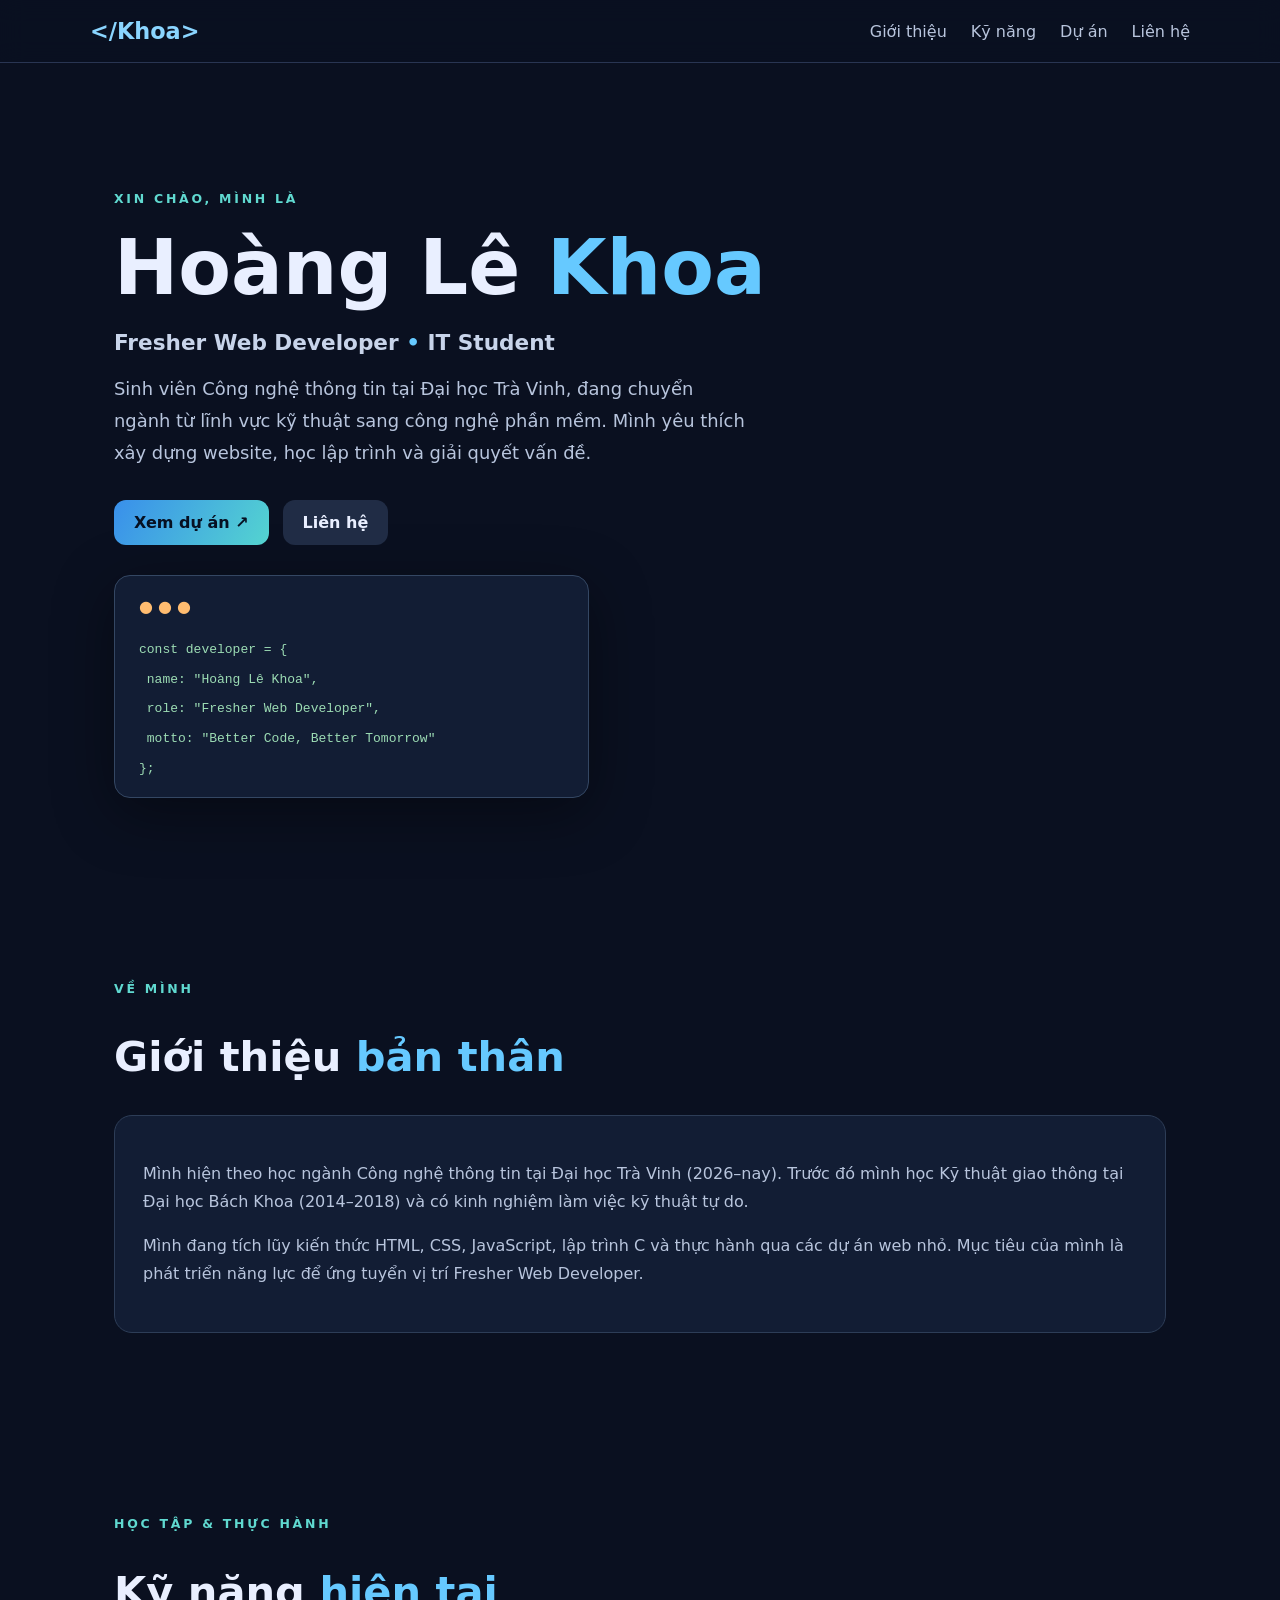
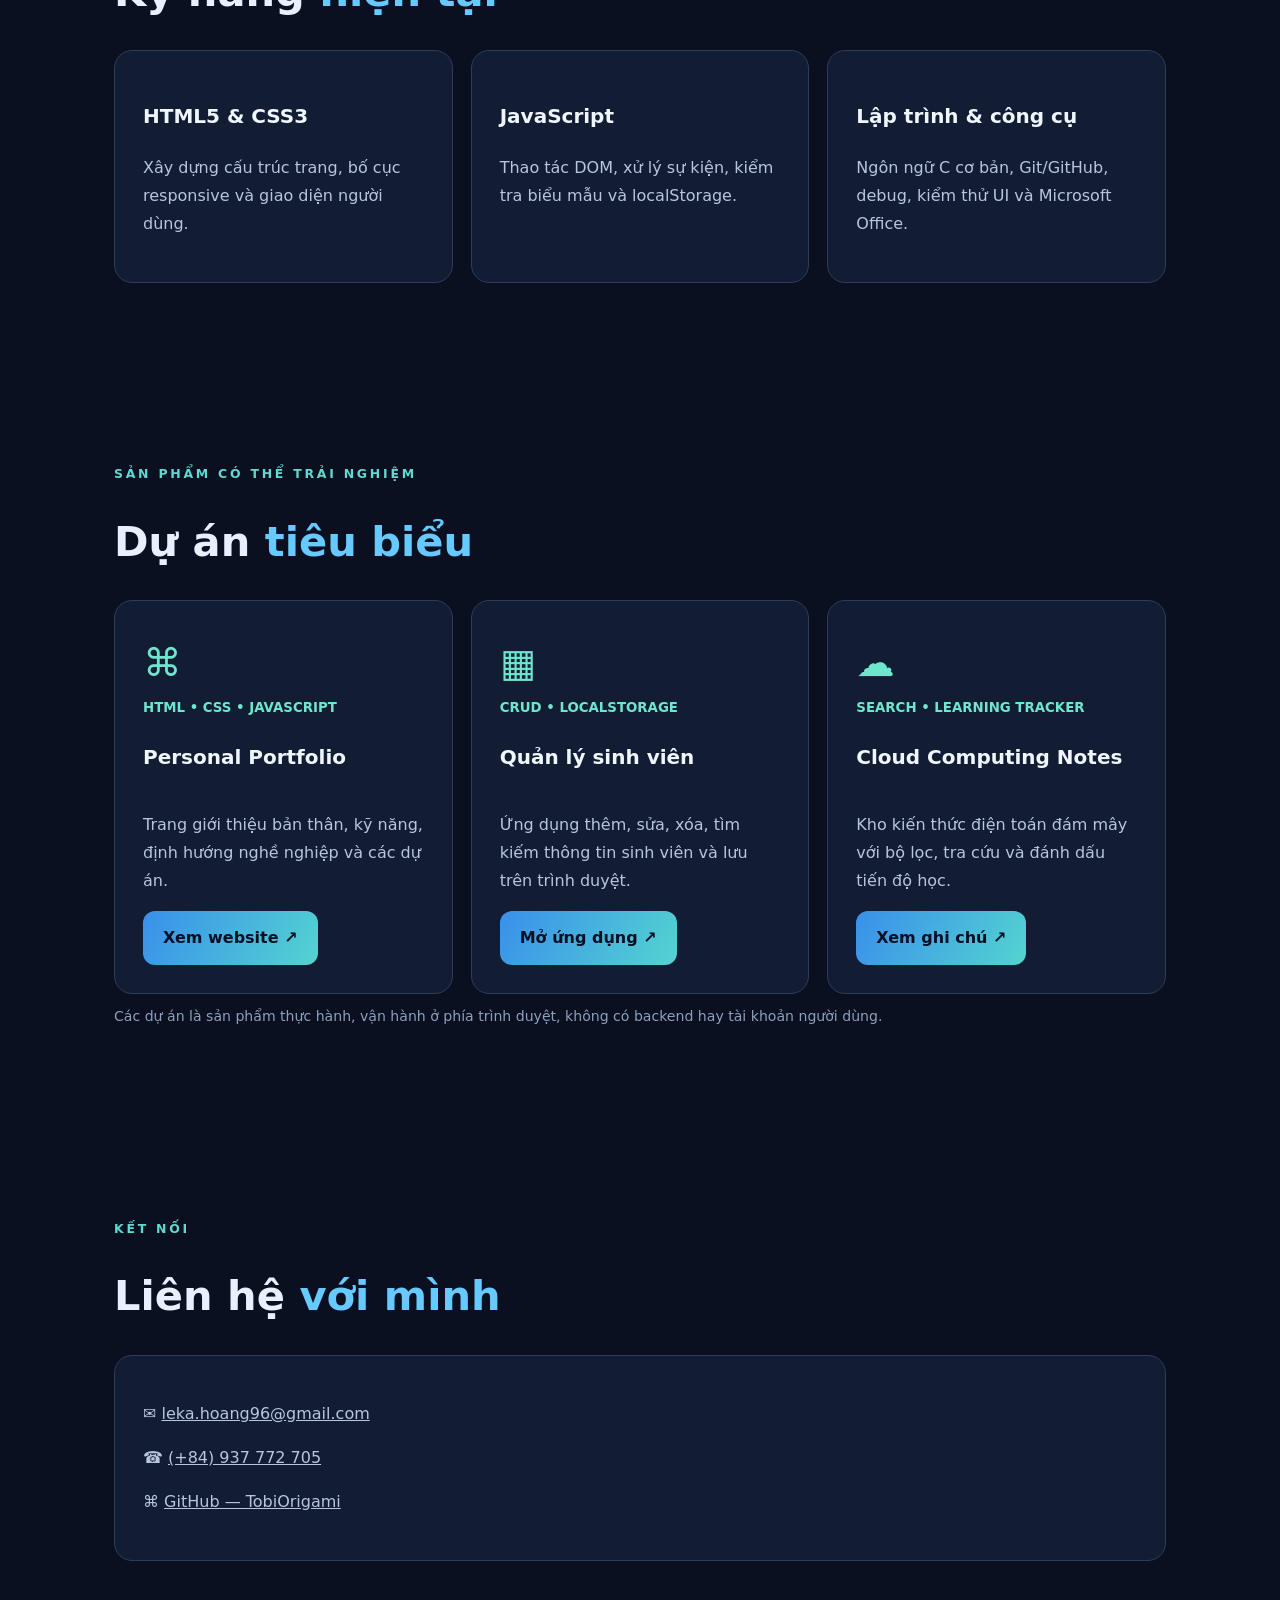
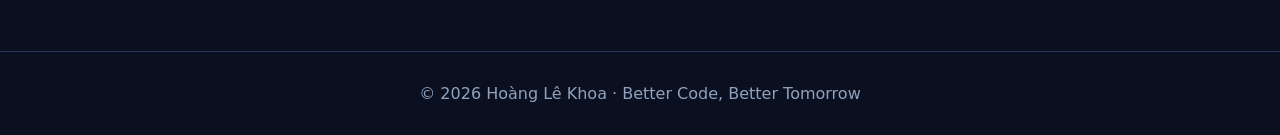
==== index.html @ 38ca9962 "Publish Fresher Web Developer portfolio and three interactive demos" ====
<!doctype html><html lang="vi"><head><meta charset="utf-8"><meta name="viewport" content="width=device-width,initial-scale=1"><meta name="description" content="Hoàng Lê Khoa | Fresher Web Developer Portfolio"><title>Hoàng Lê Khoa | Web Developer</title><link rel="stylesheet" href="style.css"></head><body><header><a class="logo" href="#home">&lt;/Khoa&gt;</a><nav><a href="#about">Giới thiệu</a><a href="#skills">Kỹ năng</a><a href="#projects">Dự án</a><a href="#contact">Liên hệ</a></nav></header><main><section id="home" class="hero"><span class="eyebrow">XIN CHÀO, MÌNH LÀ</span><h1>Hoàng Lê <em>Khoa</em></h1><h2>Fresher Web Developer <span>•</span> IT Student</h2><p>Sinh viên Công nghệ thông tin tại Đại học Trà Vinh, đang chuyển ngành từ lĩnh vực kỹ thuật sang công nghệ phần mềm. Mình yêu thích xây dựng website, học lập trình và giải quyết vấn đề.</p><div class="actions"><a class="btn" href="#projects">Xem dự án ↗</a><a class="btn outline" href="#contact">Liên hệ</a></div><div class="terminal"><div class="dots">● ● ●</div><code>const developer = {<br>&nbsp;name: "Hoàng Lê Khoa",<br>&nbsp;role: "Fresher Web Developer",<br>&nbsp;motto: "Better Code, Better Tomorrow"<br>};</code></div></section><section id="about"><span class="eyebrow">VỀ MÌNH</span><h2>Giới thiệu <em>bản thân</em></h2><div class="panel"><p>Mình hiện theo học ngành Công nghệ thông tin tại Đại học Trà Vinh (2026–nay). Trước đó mình học Kỹ thuật giao thông tại Đại học Bách Khoa (2014–2018) và có kinh nghiệm làm việc kỹ thuật tự do.</p><p>Mình đang tích lũy kiến thức HTML, CSS, JavaScript, lập trình C và thực hành qua các dự án web nhỏ. Mục tiêu của mình là phát triển năng lực để ứng tuyển vị trí Fresher Web Developer.</p></div></section><section id="skills"><span class="eyebrow">HỌC TẬP & THỰC HÀNH</span><h2>Kỹ năng <em>hiện tại</em></h2><div class="cards"><article class="panel"><h3>HTML5 & CSS3</h3><p>Xây dựng cấu trúc trang, bố cục responsive và giao diện người dùng.</p></article><article class="panel"><h3>JavaScript</h3><p>Thao tác DOM, xử lý sự kiện, kiểm tra biểu mẫu và localStorage.</p></article><article class="panel"><h3>Lập trình & công cụ</h3><p>Ngôn ngữ C cơ bản, Git/GitHub, debug, kiểm thử UI và Microsoft Office.</p></article></div></section><section id="projects"><span class="eyebrow">SẢN PHẨM CÓ THỂ TRẢI NGHIỆM</span><h2>Dự án <em>tiêu biểu</em></h2><div class="cards"><article class="panel project"><div class="symbol">⌘</div><small>HTML • CSS • JAVASCRIPT</small><h3>Personal Portfolio</h3><p>Trang giới thiệu bản thân, kỹ năng, định hướng nghề nghiệp và các dự án.</p><a class="btn" href="index.html">Xem website ↗</a></article><article class="panel project"><div class="symbol">▦</div><small>CRUD • LOCALSTORAGE</small><h3>Quản lý sinh viên</h3><p>Ứng dụng thêm, sửa, xóa, tìm kiếm thông tin sinh viên và lưu trên trình duyệt.</p><a class="btn" href="student-manager.html">Mở ứng dụng ↗</a></article><article class="panel project"><div class="symbol">☁</div><small>SEARCH • LEARNING TRACKER</small><h3>Cloud Computing Notes</h3><p>Kho kiến thức điện toán đám mây với bộ lọc, tra cứu và đánh dấu tiến độ học.</p><a class="btn" href="cloud-notes.html">Xem ghi chú ↗</a></article></div><p class="muted">Các dự án là sản phẩm thực hành, vận hành ở phía trình duyệt, không có backend hay tài khoản người dùng.</p></section><section id="contact"><span class="eyebrow">KẾT NỐI</span><h2>Liên hệ <em>với mình</em></h2><div class="panel"><p>✉ <a href="mailto:leka.hoang96@gmail.com">leka.hoang96@gmail.com</a></p><p>☎ <a href="tel:+84937772705">(+84) 937 772 705</a></p><p>⌘ <a href="https://github.com/TobiOrigami/hoang-le-khoa-portfolio" target="_blank" rel="noopener">GitHub — TobiOrigami</a></p></div></section></main><footer>© <span id="year"></span> Hoàng Lê Khoa · Better Code, Better Tomorrow</footer><script>document.getElementById('year').textContent=new Date().getFullYear()</script></body></html>
---- style.css ----
:root{font-family:system-ui,-apple-system,Segoe UI,sans-serif;color:#e9efff;background:#0a1020;scroll-behavior:smooth}*{box-sizing:border-box}body{margin:0}a{color:inherit}header{display:flex;align-items:center;justify-content:space-between;padding:18px max(5%,calc((100vw - 1100px)/2));border-bottom:1px solid #293552;position:sticky;top:0;background:#0a1020ef;backdrop-filter:blur(12px);z-index:3}.logo{font-weight:800;font-size:1.4rem;color:#8ad5ff;text-decoration:none}nav{display:flex;gap:24px}nav a{text-decoration:none;color:#b8c5dd}nav a:hover,a:hover{color:#8ad5ff}main{max-width:1100px;margin:auto;padding:0 24px}section{padding:90px 0;scroll-margin-top:70px}h1{font-size:clamp(2.5rem,6vw,5rem);margin:16px 0}h2{font-size:clamp(1.8rem,4vw,2.6rem)}h3{font-size:1.25rem}em{font-style:normal;color:#66c9ff}.hero{min-height:680px;position:relative;padding-top:125px}.hero>p{max-width:640px;font-size:1.12rem;line-height:1.8;color:#b8c5dd}.hero h2{font-size:1.35rem;color:#c8d4ea}.hero h2 span{color:#66c9ff}.eyebrow{color:#60d9d0;font-size:.78rem;letter-spacing:.22em;font-weight:800}.actions{display:flex;gap:14px;margin:30px 0}.btn{display:inline-block;text-decoration:none;background:linear-gradient(120deg,#398feb,#54d4d0);color:#061022;border:0;border-radius:12px;padding:13px 20px;font-weight:800;cursor:pointer}.btn:hover{color:#061022;filter:brightness(1.14)}.btn.outline{background:#202c45;color:#e9efff}.terminal{max-width:475px;padding:16px 24px;background:#121d34;border:1px solid #344763;border-radius:16px;line-height:1.85;box-shadow:0 15px 60px #0006}.terminal code{color:#9cdcb4}.dots{color:#ffbc70;padding-bottom:12px}.cards{display:grid;grid-template-columns:repeat(3,minmax(0,1fr));gap:18px}.panel{padding:28px;background:#121d34;border:1px solid #2d3d57;border-radius:18px;color:#b8c5dd;line-height:1.75}.panel h3{color:#f0f6ff}.symbol{font-size:2.4rem;color:#6ee6ce}.project{display:flex;flex-direction:column;align-items:flex-start}.project .btn{margin-top:auto}.project p{flex:1}.project small{color:#6ee6ce;font-weight:700}.muted{color:#8da0be;font-size:.88rem}footer{text-align:center;padding:32px;border-top:1px solid #293552;color:#90a2bd}.app{max-width:1000px;margin:50px auto;padding:0 20px}.app h1{font-size:2.4rem}.toolbar{display:flex;flex-wrap:wrap;gap:10px;margin:18px 0}.field,input,select{font:inherit;color:#e9efff;background:#172440;border:1px solid #465773;border-radius:10px;padding:12px;min-width:0}.toolbar input{flex:1}table{border-collapse:collapse;width:100%;text-align:left}td,th{padding:13px;border-bottom:1px solid #36455f}th{color:#7fd4f0}.tablewrap{overflow-x:auto}button{cursor:pointer}.smallbtn{background:#203c5a;color:#ccefff;border:1px solid #536d8d;border-radius:8px;padding:8px;margin:3px}.danger{color:#ff9d9d}.lesson{margin:14px 0}.lesson summary{font-weight:700;cursor:pointer;color:#bcecff}.lesson p{margin-top:12px}.stat{color:#6ee6ce;font-weight:700}@media(max-width:720px){header{padding:16px;align-items:flex-start;gap:15px}nav{flex-wrap:wrap;gap:10px;font-size:.82rem}.cards{grid-template-columns:1fr}.hero{padding-top:85px;min-height:600px}section{padding:60px 0}.toolbar{flex-direction:column}.toolbar input,.toolbar button{width:100%}}
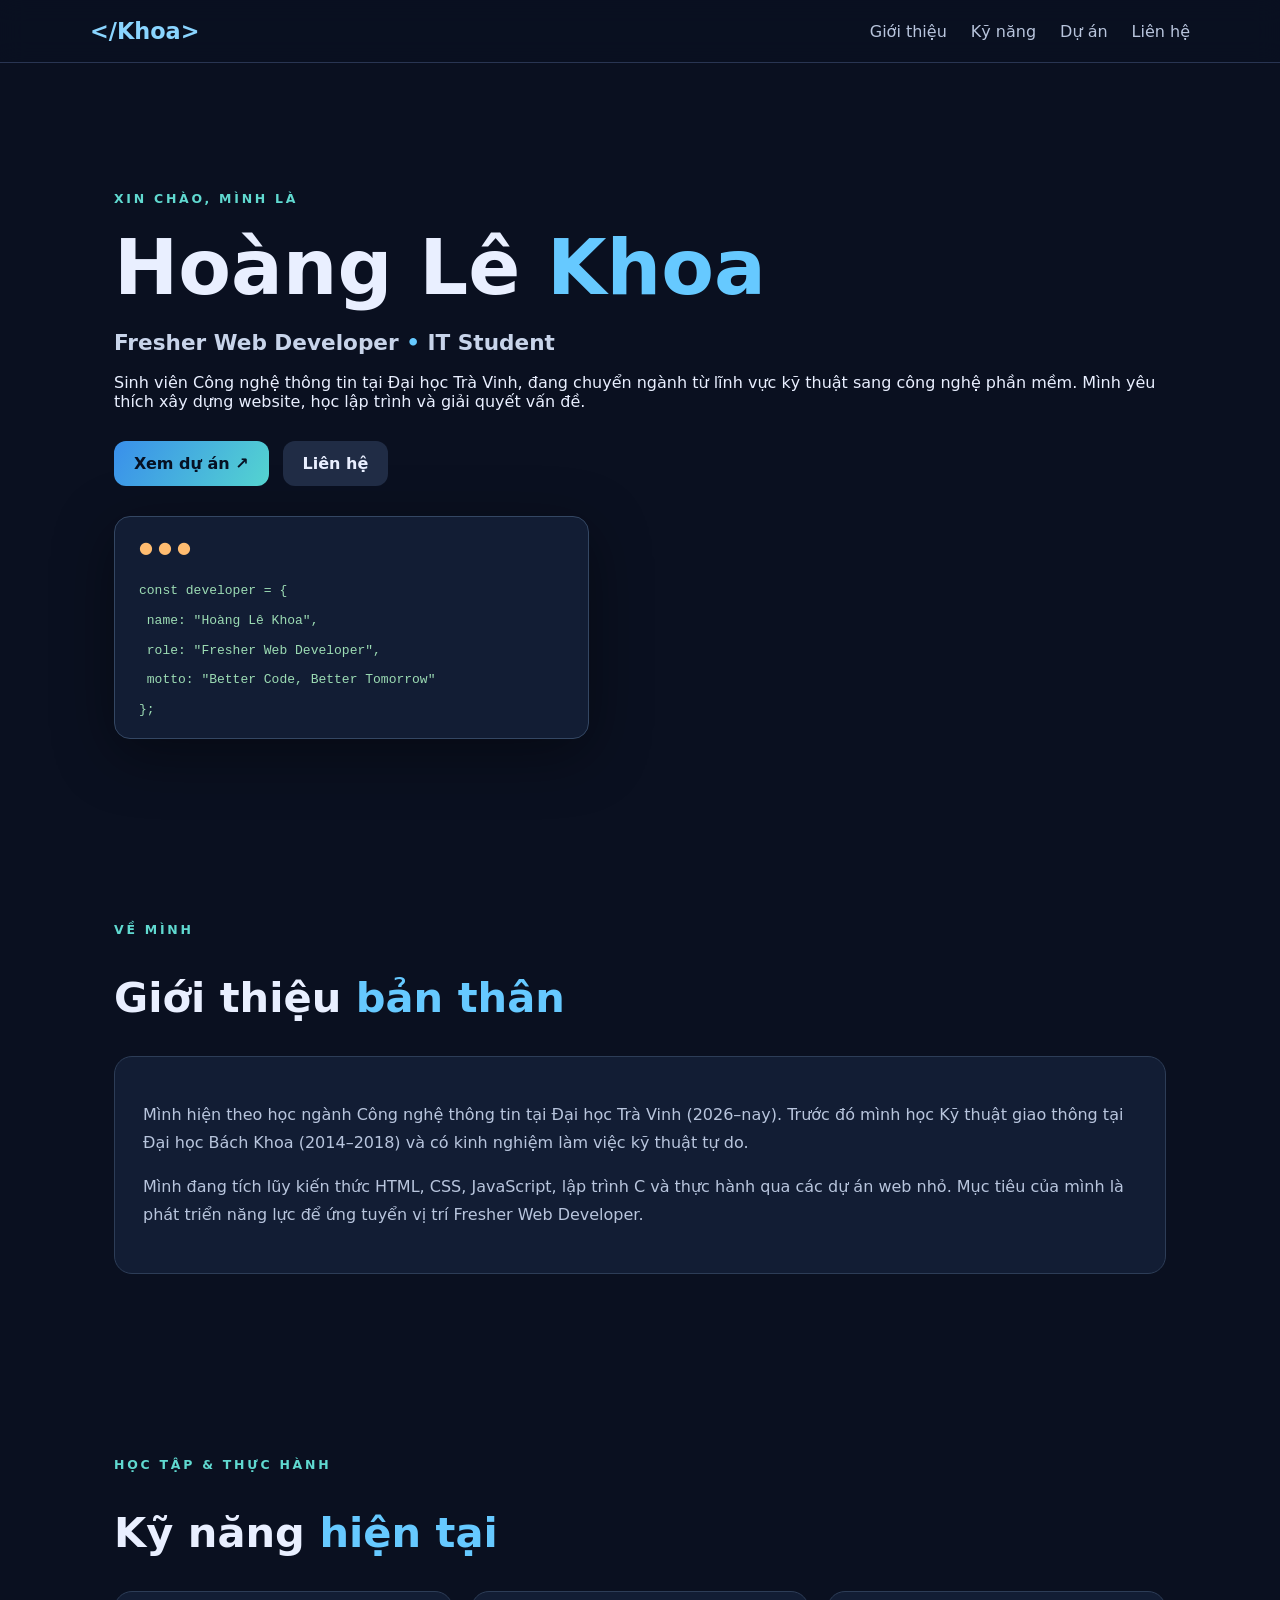
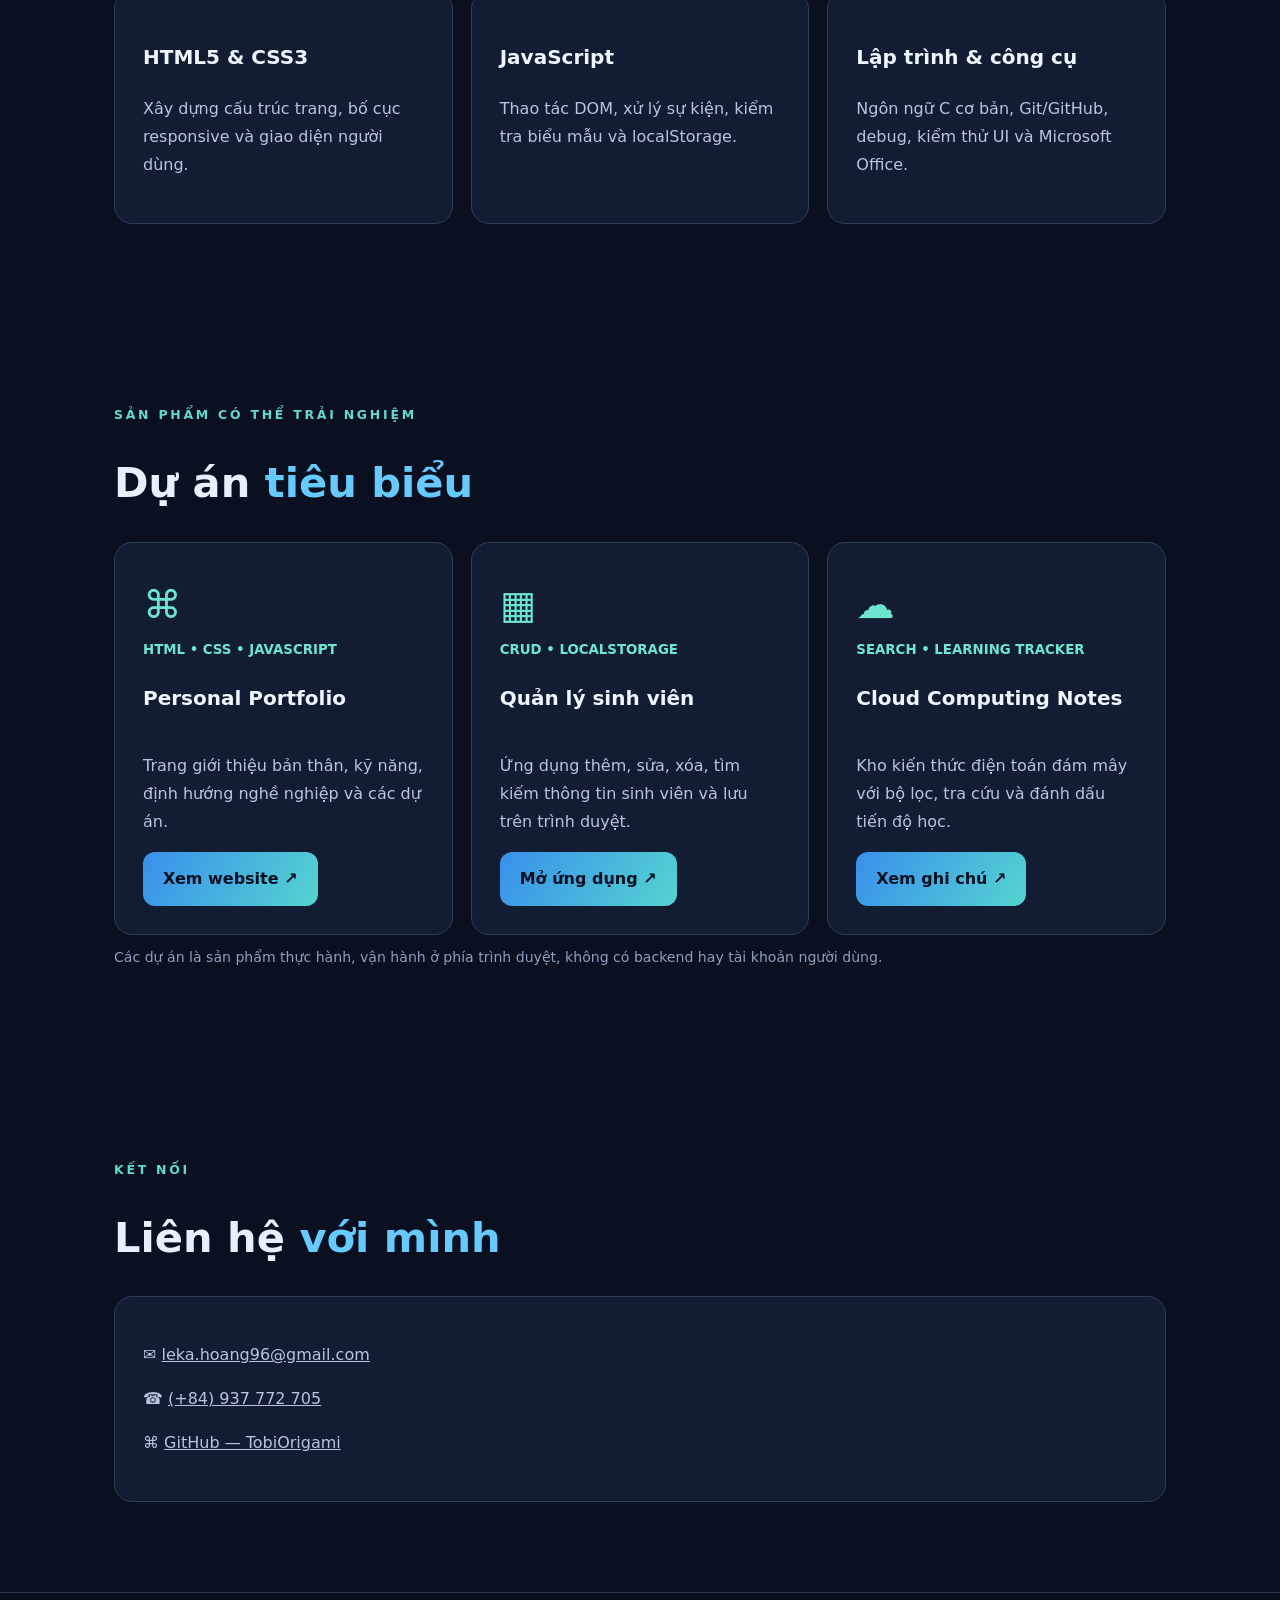
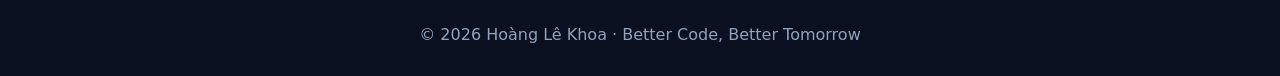
==== commit dd434b17: "Fix portfolio header navigation and hero layout" ====
--- a/index.html
+++ b/index.html
@@ -1 +1 @@
-<!doctype html><html lang="vi"><head><meta charset="utf-8"><meta name="viewport" content="width=device-width,initial-scale=1"><meta name="description" content="Hoàng Lê Khoa | Fresher Web Developer Portfolio"><title>Hoàng Lê Khoa | Web Developer</title><link rel="stylesheet" href="style.css"></head><body><header><a class="logo" href="#home">&lt;/Khoa&gt;</a><nav><a href="#about">Giới thiệu</a><a href="#skills">Kỹ năng</a><a href="#projects">Dự án</a><a href="#contact">Liên hệ</a></nav></header><main><section id="home" class="hero"><span class="eyebrow">XIN CHÀO, MÌNH LÀ</span><h1>Hoàng Lê <em>Khoa</em></h1><h2>Fresher Web Developer <span>•</span> IT Student</h2><p>Sinh viên Công nghệ thông tin tại Đại học Trà Vinh, đang chuyển ngành từ lĩnh vực kỹ thuật sang công nghệ phần mềm. Mình yêu thích xây dựng website, học lập trình và giải quyết vấn đề.</p><div class="actions"><a class="btn" href="#projects">Xem dự án ↗</a><a class="btn outline" href="#contact">Liên hệ</a></div><div class="terminal"><div class="dots">● ● ●</div><code>const developer = {<br>&nbsp;name: "Hoàng Lê Khoa",<br>&nbsp;role: "Fresher Web Developer",<br>&nbsp;motto: "Better Code, Better Tomorrow"<br>};</code></div></section><section id="about"><span class="eyebrow">VỀ MÌNH</span><h2>Giới thiệu <em>bản thân</em></h2><div class="panel"><p>Mình hiện theo học ngành Công nghệ thông tin tại Đại học Trà Vinh (2026–nay). Trước đó mình học Kỹ thuật giao thông tại Đại học Bách Khoa (2014–2018) và có kinh nghiệm làm việc kỹ thuật tự do.</p><p>Mình đang tích lũy kiến thức HTML, CSS, JavaScript, lập trình C và thực hành qua các dự án web nhỏ. Mục tiêu của mình là phát triển năng lực để ứng tuyển vị trí Fresher Web Developer.</p></div></section><section id="skills"><span class="eyebrow">HỌC TẬP & THỰC HÀNH</span><h2>Kỹ năng <em>hiện tại</em></h2><div class="cards"><article class="panel"><h3>HTML5 & CSS3</h3><p>Xây dựng cấu trúc trang, bố cục responsive và giao diện người dùng.</p></article><article class="panel"><h3>JavaScript</h3><p>Thao tác DOM, xử lý sự kiện, kiểm tra biểu mẫu và localStorage.</p></article><article class="panel"><h3>Lập trình & công cụ</h3><p>Ngôn ngữ C cơ bản, Git/GitHub, debug, kiểm thử UI và Microsoft Office.</p></article></div></section><section id="projects"><span class="eyebrow">SẢN PHẨM CÓ THỂ TRẢI NGHIỆM</span><h2>Dự án <em>tiêu biểu</em></h2><div class="cards"><article class="panel project"><div class="symbol">⌘</div><small>HTML • CSS • JAVASCRIPT</small><h3>Personal Portfolio</h3><p>Trang giới thiệu bản thân, kỹ năng, định hướng nghề nghiệp và các dự án.</p><a class="btn" href="index.html">Xem website ↗</a></article><article class="panel project"><div class="symbol">▦</div><small>CRUD • LOCALSTORAGE</small><h3>Quản lý sinh viên</h3><p>Ứng dụng thêm, sửa, xóa, tìm kiếm thông tin sinh viên và lưu trên trình duyệt.</p><a class="btn" href="student-manager.html">Mở ứng dụng ↗</a></article><article class="panel project"><div class="symbol">☁</div><small>SEARCH • LEARNING TRACKER</small><h3>Cloud Computing Notes</h3><p>Kho kiến thức điện toán đám mây với bộ lọc, tra cứu và đánh dấu tiến độ học.</p><a class="btn" href="cloud-notes.html">Xem ghi chú ↗</a></article></div><p class="muted">Các dự án là sản phẩm thực hành, vận hành ở phía trình duyệt, không có backend hay tài khoản người dùng.</p></section><section id="contact"><span class="eyebrow">KẾT NỐI</span><h2>Liên hệ <em>với mình</em></h2><div class="panel"><p>✉ <a href="mailto:leka.hoang96@gmail.com">leka.hoang96@gmail.com</a></p><p>☎ <a href="tel:+84937772705">(+84) 937 772 705</a></p><p>⌘ <a href="https://github.com/TobiOrigami/hoang-le-khoa-portfolio" target="_blank" rel="noopener">GitHub — TobiOrigami</a></p></div></section></main><footer>© <span id="year"></span> Hoàng Lê Khoa · Better Code, Better Tomorrow</footer><script>document.getElementById('year').textContent=new Date().getFullYear()</script></body></html>+<!doctype html><html lang="vi"><head><meta charset="utf-8"><meta name="viewport" content="width=device-width,initial-scale=1"><meta name="description" content="Hoàng Lê Khoa | Fresher Web Developer Portfolio"><title>Hoàng Lê Khoa | Web Developer</title><link rel="stylesheet" href="style.css"></head><body><header class="site-header"><a class="logo" href="#home">&lt;/Khoa&gt;</a><nav class="site-nav" aria-label="Điều hướng chính"><a href="#about">Giới thiệu</a><a href="#skills">Kỹ năng</a><a href="#projects">Dự án</a><a href="#contact">Liên hệ</a></nav></header><main><section id="home" class="hero"><div class="hero-content"><span class="eyebrow">XIN CHÀO, MÌNH LÀ</span><h1>Hoàng Lê <em>Khoa</em></h1><h2>Fresher Web Developer <span>•</span> IT Student</h2><p>Sinh viên Công nghệ thông tin tại Đại học Trà Vinh, đang chuyển ngành từ lĩnh vực kỹ thuật sang công nghệ phần mềm. Mình yêu thích xây dựng website, học lập trình và giải quyết vấn đề.</p><div class="actions"><a class="btn" href="#projects">Xem dự án ↗</a><a class="btn outline" href="#contact">Liên hệ</a></div></div><div class="terminal"><div class="dots">● ● ●</div><code>const developer = {<br>&nbsp;name: "Hoàng Lê Khoa",<br>&nbsp;role: "Fresher Web Developer",<br>&nbsp;motto: "Better Code, Better Tomorrow"<br>};</code></div></section><section id="about"><span class="eyebrow">VỀ MÌNH</span><h2>Giới thiệu <em>bản thân</em></h2><div class="panel"><p>Mình hiện theo học ngành Công nghệ thông tin tại Đại học Trà Vinh (2026–nay). Trước đó mình học Kỹ thuật giao thông tại Đại học Bách Khoa (2014–2018) và có kinh nghiệm làm việc kỹ thuật tự do.</p><p>Mình đang tích lũy kiến thức HTML, CSS, JavaScript, lập trình C và thực hành qua các dự án web nhỏ. Mục tiêu của mình là phát triển năng lực để ứng tuyển vị trí Fresher Web Developer.</p></div></section><section id="skills"><span class="eyebrow">HỌC TẬP & THỰC HÀNH</span><h2>Kỹ năng <em>hiện tại</em></h2><div class="cards"><article class="panel"><h3>HTML5 & CSS3</h3><p>Xây dựng cấu trúc trang, bố cục responsive và giao diện người dùng.</p></article><article class="panel"><h3>JavaScript</h3><p>Thao tác DOM, xử lý sự kiện, kiểm tra biểu mẫu và localStorage.</p></article><article class="panel"><h3>Lập trình & công cụ</h3><p>Ngôn ngữ C cơ bản, Git/GitHub, debug, kiểm thử UI và Microsoft Office.</p></article></div></section><section id="projects"><span class="eyebrow">SẢN PHẨM CÓ THỂ TRẢI NGHIỆM</span><h2>Dự án <em>tiêu biểu</em></h2><div class="cards"><article class="panel project"><div class="symbol">⌘</div><small>HTML • CSS • JAVASCRIPT</small><h3>Personal Portfolio</h3><p>Trang giới thiệu bản thân, kỹ năng, định hướng nghề nghiệp và các dự án.</p><a class="btn" href="index.html">Xem website ↗</a></article><article class="panel project"><div class="symbol">▦</div><small>CRUD • LOCALSTORAGE</small><h3>Quản lý sinh viên</h3><p>Ứng dụng thêm, sửa, xóa, tìm kiếm thông tin sinh viên và lưu trên trình duyệt.</p><a class="btn" href="student-manager.html">Mở ứng dụng ↗</a></article><article class="panel project"><div class="symbol">☁</div><small>SEARCH • LEARNING TRACKER</small><h3>Cloud Computing Notes</h3><p>Kho kiến thức điện toán đám mây với bộ lọc, tra cứu và đánh dấu tiến độ học.</p><a class="btn" href="cloud-notes.html">Xem ghi chú ↗</a></article></div><p class="muted">Các dự án là sản phẩm thực hành, vận hành ở phía trình duyệt, không có backend hay tài khoản người dùng.</p></section><section id="contact"><span class="eyebrow">KẾT NỐI</span><h2>Liên hệ <em>với mình</em></h2><div class="panel"><p>✉ <a href="mailto:leka.hoang96@gmail.com">leka.hoang96@gmail.com</a></p><p>☎ <a href="tel:+84937772705">(+84) 937 772 705</a></p><p>⌘ <a href="https://github.com/TobiOrigami/hoang-le-khoa-portfolio" target="_blank" rel="noopener">GitHub — TobiOrigami</a></p></div></section></main><footer>© <span id="year"></span> Hoàng Lê Khoa · Better Code, Better Tomorrow</footer><script>document.getElementById('year').textContent=new Date().getFullYear()</script></body></html>
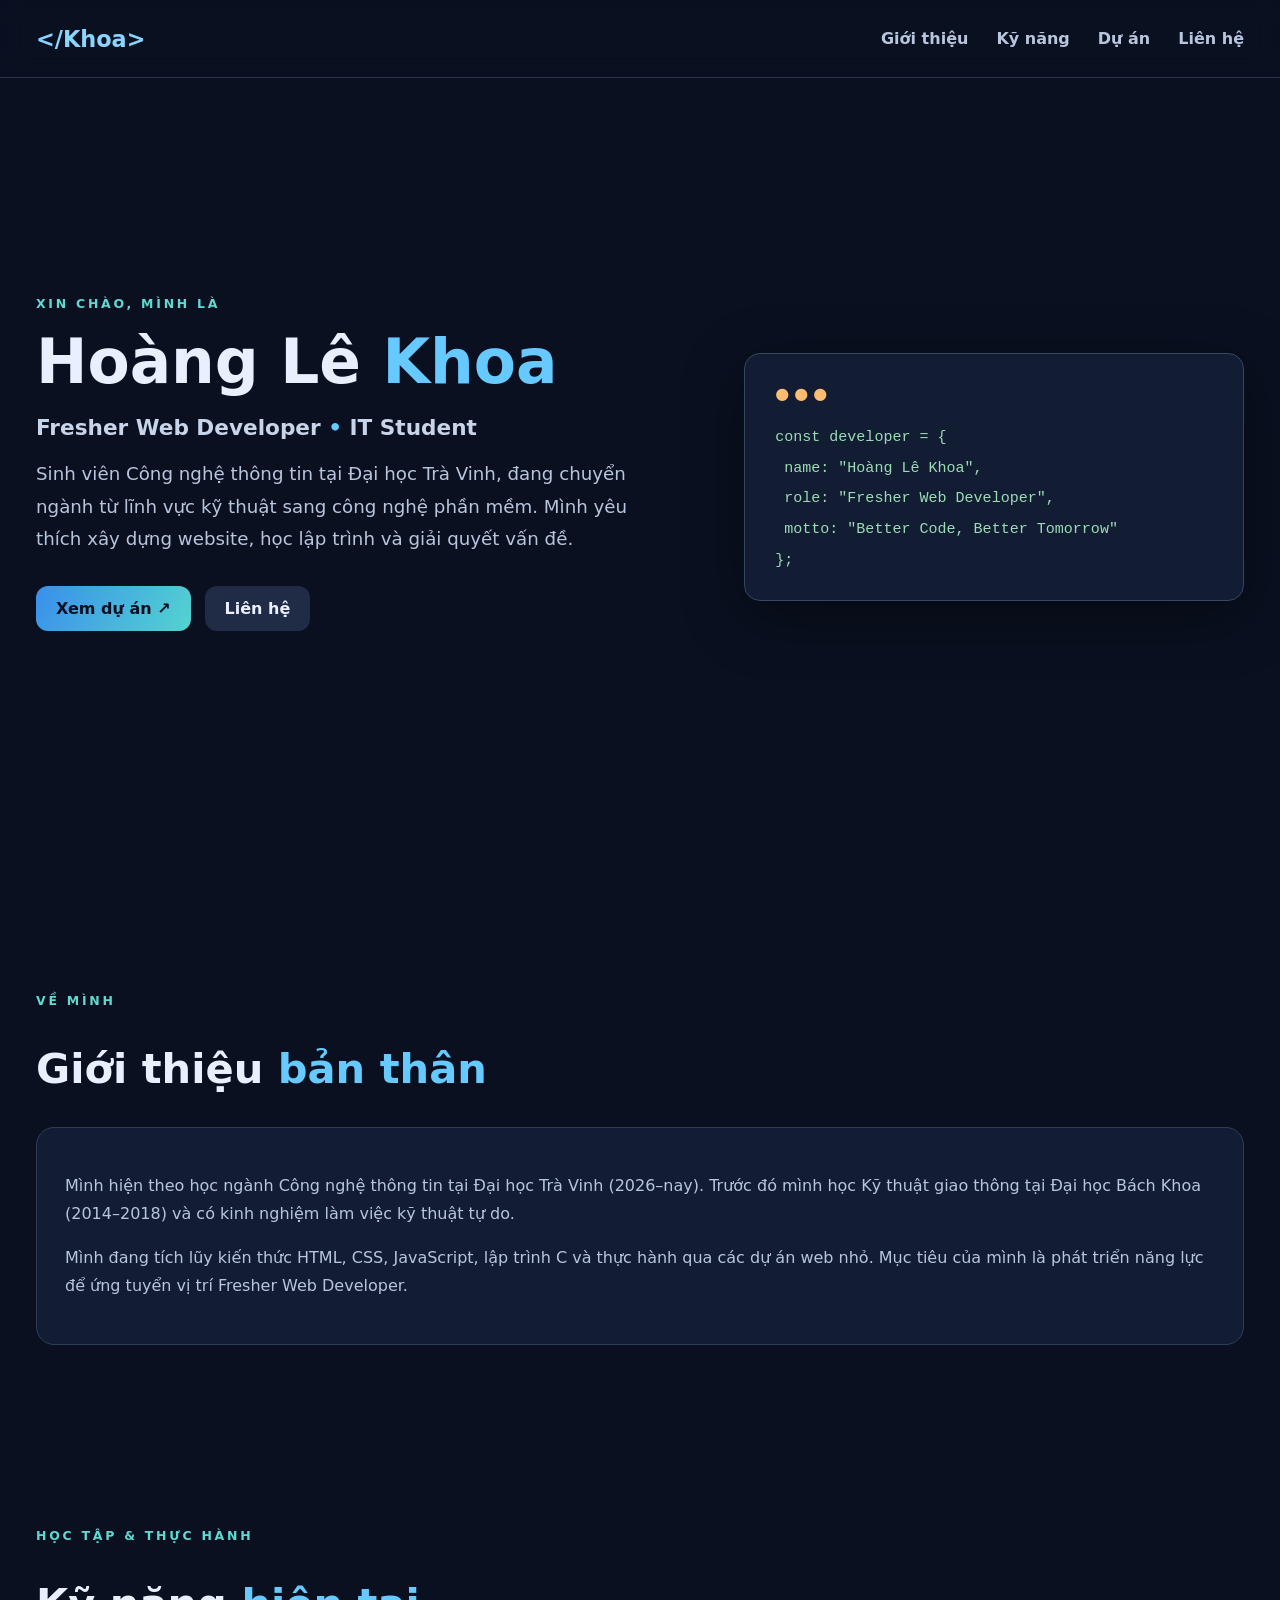
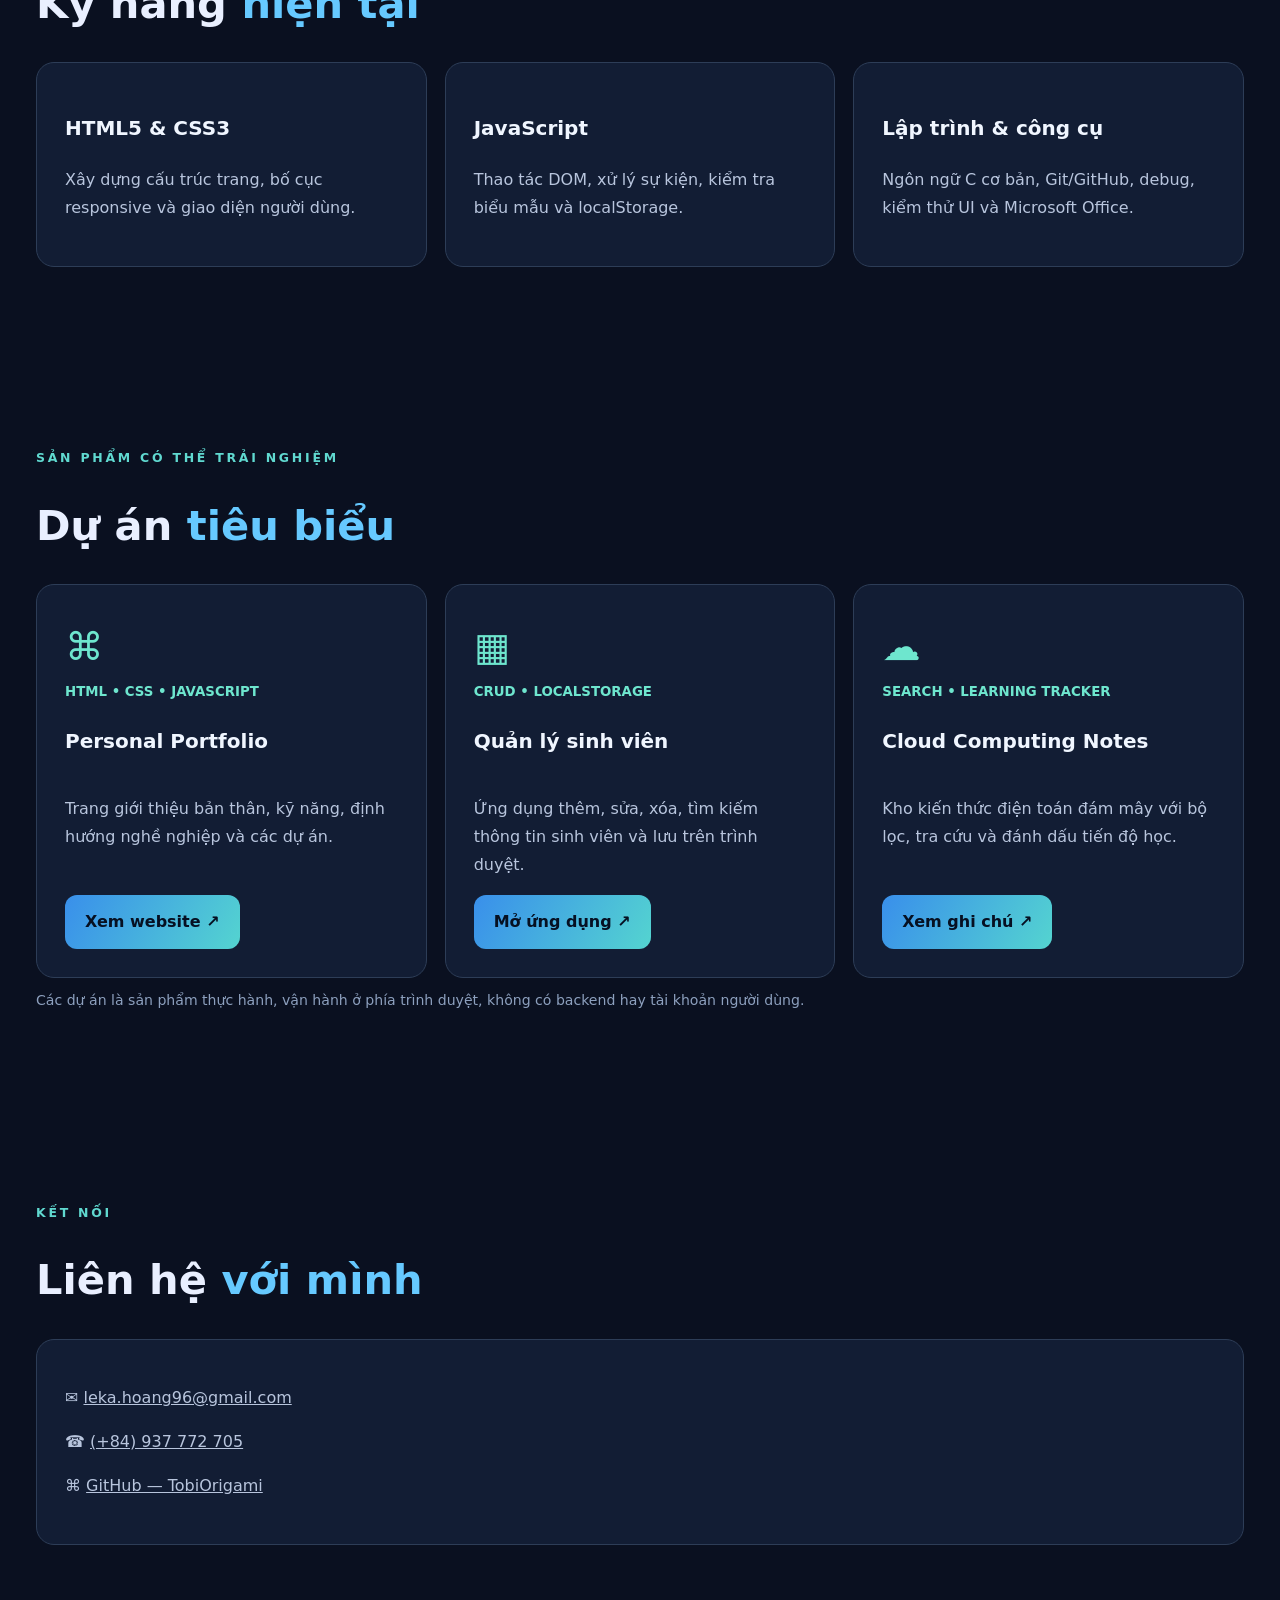
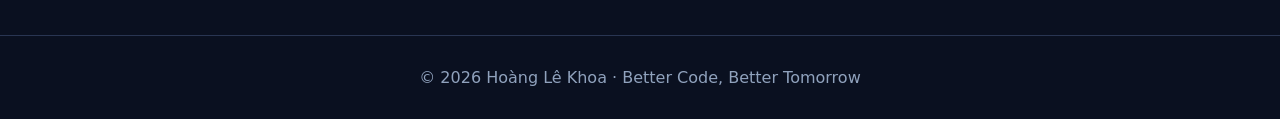
==== commit 669c6822: "Bust stale stylesheet cache for updated responsive layout" ====
--- a/index.html
+++ b/index.html
@@ -1 +1 @@
-<!doctype html><html lang="vi"><head><meta charset="utf-8"><meta name="viewport" content="width=device-width,initial-scale=1"><meta name="description" content="Hoàng Lê Khoa | Fresher Web Developer Portfolio"><title>Hoàng Lê Khoa | Web Developer</title><link rel="stylesheet" href="style.css"></head><body><header class="site-header"><a class="logo" href="#home">&lt;/Khoa&gt;</a><nav class="site-nav" aria-label="Điều hướng chính"><a href="#about">Giới thiệu</a><a href="#skills">Kỹ năng</a><a href="#projects">Dự án</a><a href="#contact">Liên hệ</a></nav></header><main><section id="home" class="hero"><div class="hero-content"><span class="eyebrow">XIN CHÀO, MÌNH LÀ</span><h1>Hoàng Lê <em>Khoa</em></h1><h2>Fresher Web Developer <span>•</span> IT Student</h2><p>Sinh viên Công nghệ thông tin tại Đại học Trà Vinh, đang chuyển ngành từ lĩnh vực kỹ thuật sang công nghệ phần mềm. Mình yêu thích xây dựng website, học lập trình và giải quyết vấn đề.</p><div class="actions"><a class="btn" href="#projects">Xem dự án ↗</a><a class="btn outline" href="#contact">Liên hệ</a></div></div><div class="terminal"><div class="dots">● ● ●</div><code>const developer = {<br>&nbsp;name: "Hoàng Lê Khoa",<br>&nbsp;role: "Fresher Web Developer",<br>&nbsp;motto: "Better Code, Better Tomorrow"<br>};</code></div></section><section id="about"><span class="eyebrow">VỀ MÌNH</span><h2>Giới thiệu <em>bản thân</em></h2><div class="panel"><p>Mình hiện theo học ngành Công nghệ thông tin tại Đại học Trà Vinh (2026–nay). Trước đó mình học Kỹ thuật giao thông tại Đại học Bách Khoa (2014–2018) và có kinh nghiệm làm việc kỹ thuật tự do.</p><p>Mình đang tích lũy kiến thức HTML, CSS, JavaScript, lập trình C và thực hành qua các dự án web nhỏ. Mục tiêu của mình là phát triển năng lực để ứng tuyển vị trí Fresher Web Developer.</p></div></section><section id="skills"><span class="eyebrow">HỌC TẬP & THỰC HÀNH</span><h2>Kỹ năng <em>hiện tại</em></h2><div class="cards"><article class="panel"><h3>HTML5 & CSS3</h3><p>Xây dựng cấu trúc trang, bố cục responsive và giao diện người dùng.</p></article><article class="panel"><h3>JavaScript</h3><p>Thao tác DOM, xử lý sự kiện, kiểm tra biểu mẫu và localStorage.</p></article><article class="panel"><h3>Lập trình & công cụ</h3><p>Ngôn ngữ C cơ bản, Git/GitHub, debug, kiểm thử UI và Microsoft Office.</p></article></div></section><section id="projects"><span class="eyebrow">SẢN PHẨM CÓ THỂ TRẢI NGHIỆM</span><h2>Dự án <em>tiêu biểu</em></h2><div class="cards"><article class="panel project"><div class="symbol">⌘</div><small>HTML • CSS • JAVASCRIPT</small><h3>Personal Portfolio</h3><p>Trang giới thiệu bản thân, kỹ năng, định hướng nghề nghiệp và các dự án.</p><a class="btn" href="index.html">Xem website ↗</a></article><article class="panel project"><div class="symbol">▦</div><small>CRUD • LOCALSTORAGE</small><h3>Quản lý sinh viên</h3><p>Ứng dụng thêm, sửa, xóa, tìm kiếm thông tin sinh viên và lưu trên trình duyệt.</p><a class="btn" href="student-manager.html">Mở ứng dụng ↗</a></article><article class="panel project"><div class="symbol">☁</div><small>SEARCH • LEARNING TRACKER</small><h3>Cloud Computing Notes</h3><p>Kho kiến thức điện toán đám mây với bộ lọc, tra cứu và đánh dấu tiến độ học.</p><a class="btn" href="cloud-notes.html">Xem ghi chú ↗</a></article></div><p class="muted">Các dự án là sản phẩm thực hành, vận hành ở phía trình duyệt, không có backend hay tài khoản người dùng.</p></section><section id="contact"><span class="eyebrow">KẾT NỐI</span><h2>Liên hệ <em>với mình</em></h2><div class="panel"><p>✉ <a href="mailto:leka.hoang96@gmail.com">leka.hoang96@gmail.com</a></p><p>☎ <a href="tel:+84937772705">(+84) 937 772 705</a></p><p>⌘ <a href="https://github.com/TobiOrigami/hoang-le-khoa-portfolio" target="_blank" rel="noopener">GitHub — TobiOrigami</a></p></div></section></main><footer>© <span id="year"></span> Hoàng Lê Khoa · Better Code, Better Tomorrow</footer><script>document.getElementById('year').textContent=new Date().getFullYear()</script></body></html>+<!doctype html><html lang="vi"><head><meta charset="utf-8"><meta name="viewport" content="width=device-width,initial-scale=1"><meta name="description" content="Hoàng Lê Khoa | Fresher Web Developer Portfolio"><title>Hoàng Lê Khoa | Web Developer</title><link rel="stylesheet" href="style.css?v=20261028-layout-v3"></head><body><header class="site-header"><a class="logo" href="#home">&lt;/Khoa&gt;</a><nav class="site-nav" aria-label="Điều hướng chính"><a href="#about">Giới thiệu</a><a href="#skills">Kỹ năng</a><a href="#projects">Dự án</a><a href="#contact">Liên hệ</a></nav></header><main><section id="home" class="hero"><div class="hero-content"><span class="eyebrow">XIN CHÀO, MÌNH LÀ</span><h1>Hoàng Lê <em>Khoa</em></h1><h2>Fresher Web Developer <span>•</span> IT Student</h2><p>Sinh viên Công nghệ thông tin tại Đại học Trà Vinh, đang chuyển ngành từ lĩnh vực kỹ thuật sang công nghệ phần mềm. Mình yêu thích xây dựng website, học lập trình và giải quyết vấn đề.</p><div class="actions"><a class="btn" href="#projects">Xem dự án ↗</a><a class="btn outline" href="#contact">Liên hệ</a></div></div><div class="terminal"><div class="dots">● ● ●</div><code>const developer = {<br>&nbsp;name: "Hoàng Lê Khoa",<br>&nbsp;role: "Fresher Web Developer",<br>&nbsp;motto: "Better Code, Better Tomorrow"<br>};</code></div></section><section id="about"><span class="eyebrow">VỀ MÌNH</span><h2>Giới thiệu <em>bản thân</em></h2><div class="panel"><p>Mình hiện theo học ngành Công nghệ thông tin tại Đại học Trà Vinh (2026–nay). Trước đó mình học Kỹ thuật giao thông tại Đại học Bách Khoa (2014–2018) và có kinh nghiệm làm việc kỹ thuật tự do.</p><p>Mình đang tích lũy kiến thức HTML, CSS, JavaScript, lập trình C và thực hành qua các dự án web nhỏ. Mục tiêu của mình là phát triển năng lực để ứng tuyển vị trí Fresher Web Developer.</p></div></section><section id="skills"><span class="eyebrow">HỌC TẬP & THỰC HÀNH</span><h2>Kỹ năng <em>hiện tại</em></h2><div class="cards"><article class="panel"><h3>HTML5 & CSS3</h3><p>Xây dựng cấu trúc trang, bố cục responsive và giao diện người dùng.</p></article><article class="panel"><h3>JavaScript</h3><p>Thao tác DOM, xử lý sự kiện, kiểm tra biểu mẫu và localStorage.</p></article><article class="panel"><h3>Lập trình & công cụ</h3><p>Ngôn ngữ C cơ bản, Git/GitHub, debug, kiểm thử UI và Microsoft Office.</p></article></div></section><section id="projects"><span class="eyebrow">SẢN PHẨM CÓ THỂ TRẢI NGHIỆM</span><h2>Dự án <em>tiêu biểu</em></h2><div class="cards"><article class="panel project"><div class="symbol">⌘</div><small>HTML • CSS • JAVASCRIPT</small><h3>Personal Portfolio</h3><p>Trang giới thiệu bản thân, kỹ năng, định hướng nghề nghiệp và các dự án.</p><a class="btn" href="index.html">Xem website ↗</a></article><article class="panel project"><div class="symbol">▦</div><small>CRUD • LOCALSTORAGE</small><h3>Quản lý sinh viên</h3><p>Ứng dụng thêm, sửa, xóa, tìm kiếm thông tin sinh viên và lưu trên trình duyệt.</p><a class="btn" href="student-manager.html">Mở ứng dụng ↗</a></article><article class="panel project"><div class="symbol">☁</div><small>SEARCH • LEARNING TRACKER</small><h3>Cloud Computing Notes</h3><p>Kho kiến thức điện toán đám mây với bộ lọc, tra cứu và đánh dấu tiến độ học.</p><a class="btn" href="cloud-notes.html">Xem ghi chú ↗</a></article></div><p class="muted">Các dự án là sản phẩm thực hành, vận hành ở phía trình duyệt, không có backend hay tài khoản người dùng.</p></section><section id="contact"><span class="eyebrow">KẾT NỐI</span><h2>Liên hệ <em>với mình</em></h2><div class="panel"><p>✉ <a href="mailto:leka.hoang96@gmail.com">leka.hoang96@gmail.com</a></p><p>☎ <a href="tel:+84937772705">(+84) 937 772 705</a></p><p>⌘ <a href="https://github.com/TobiOrigami/hoang-le-khoa-portfolio" target="_blank" rel="noopener">GitHub — TobiOrigami</a></p></div></section></main><footer>© <span id="year"></span> Hoàng Lê Khoa · Better Code, Better Tomorrow</footer><script>document.getElementById('year').textContent=new Date().getFullYear()</script></body></html>
--- a/style.css
+++ b/style.css
@@ -1 +1,6 @@
-:root{font-family:system-ui,-apple-system,Segoe UI,sans-serif;color:#e9efff;background:#0a1020;scroll-behavior:smooth}*{box-sizing:border-box}body{margin:0}a{color:inherit}header{display:flex;align-items:center;justify-content:space-between;padding:18px max(5%,calc((100vw - 1100px)/2));border-bottom:1px solid #293552;position:sticky;top:0;background:#0a1020ef;backdrop-filter:blur(12px);z-index:3}.logo{font-weight:800;font-size:1.4rem;color:#8ad5ff;text-decoration:none}nav{display:flex;gap:24px}nav a{text-decoration:none;color:#b8c5dd}nav a:hover,a:hover{color:#8ad5ff}main{max-width:1100px;margin:auto;padding:0 24px}section{padding:90px 0;scroll-margin-top:70px}h1{font-size:clamp(2.5rem,6vw,5rem);margin:16px 0}h2{font-size:clamp(1.8rem,4vw,2.6rem)}h3{font-size:1.25rem}em{font-style:normal;color:#66c9ff}.hero{min-height:680px;position:relative;padding-top:125px}.hero>p{max-width:640px;font-size:1.12rem;line-height:1.8;color:#b8c5dd}.hero h2{font-size:1.35rem;color:#c8d4ea}.hero h2 span{color:#66c9ff}.eyebrow{color:#60d9d0;font-size:.78rem;letter-spacing:.22em;font-weight:800}.actions{display:flex;gap:14px;margin:30px 0}.btn{display:inline-block;text-decoration:none;background:linear-gradient(120deg,#398feb,#54d4d0);color:#061022;border:0;border-radius:12px;padding:13px 20px;font-weight:800;cursor:pointer}.btn:hover{color:#061022;filter:brightness(1.14)}.btn.outline{background:#202c45;color:#e9efff}.terminal{max-width:475px;padding:16px 24px;background:#121d34;border:1px solid #344763;border-radius:16px;line-height:1.85;box-shadow:0 15px 60px #0006}.terminal code{color:#9cdcb4}.dots{color:#ffbc70;padding-bottom:12px}.cards{display:grid;grid-template-columns:repeat(3,minmax(0,1fr));gap:18px}.panel{padding:28px;background:#121d34;border:1px solid #2d3d57;border-radius:18px;color:#b8c5dd;line-height:1.75}.panel h3{color:#f0f6ff}.symbol{font-size:2.4rem;color:#6ee6ce}.project{display:flex;flex-direction:column;align-items:flex-start}.project .btn{margin-top:auto}.project p{flex:1}.project small{color:#6ee6ce;font-weight:700}.muted{color:#8da0be;font-size:.88rem}footer{text-align:center;padding:32px;border-top:1px solid #293552;color:#90a2bd}.app{max-width:1000px;margin:50px auto;padding:0 20px}.app h1{font-size:2.4rem}.toolbar{display:flex;flex-wrap:wrap;gap:10px;margin:18px 0}.field,input,select{font:inherit;color:#e9efff;background:#172440;border:1px solid #465773;border-radius:10px;padding:12px;min-width:0}.toolbar input{flex:1}table{border-collapse:collapse;width:100%;text-align:left}td,th{padding:13px;border-bottom:1px solid #36455f}th{color:#7fd4f0}.tablewrap{overflow-x:auto}button{cursor:pointer}.smallbtn{background:#203c5a;color:#ccefff;border:1px solid #536d8d;border-radius:8px;padding:8px;margin:3px}.danger{color:#ff9d9d}.lesson{margin:14px 0}.lesson summary{font-weight:700;cursor:pointer;color:#bcecff}.lesson p{margin-top:12px}.stat{color:#6ee6ce;font-weight:700}@media(max-width:720px){header{padding:16px;align-items:flex-start;gap:15px}nav{flex-wrap:wrap;gap:10px;font-size:.82rem}.cards{grid-template-columns:1fr}.hero{padding-top:85px;min-height:600px}section{padding:60px 0}.toolbar{flex-direction:column}.toolbar input,.toolbar button{width:100%}}+:root{font-family:system-ui,-apple-system,Segoe UI,sans-serif;color:#e9efff;background:#0a1020;scroll-behavior:smooth}*{box-sizing:border-box}body{margin:0}a{color:inherit}header{display:flex;align-items:center;justify-content:space-between;padding:18px max(5%,calc((100vw - 1100px)/2));border-bottom:1px solid #293552;position:sticky;top:0;background:#0a1020ef;backdrop-filter:blur(12px);z-index:3}.logo{font-weight:800;font-size:1.4rem;color:#8ad5ff;text-decoration:none}nav{display:flex;gap:24px}nav a{text-decoration:none;color:#b8c5dd}nav a:hover,a:hover{color:#8ad5ff}main{max-width:1100px;margin:auto;padding:0 24px}section{padding:90px 0;scroll-margin-top:70px}h1{font-size:clamp(2.5rem,6vw,5rem);margin:16px 0}h2{font-size:clamp(1.8rem,4vw,2.6rem)}h3{font-size:1.25rem}em{font-style:normal;color:#66c9ff}.hero{min-height:680px;position:relative;padding-top:125px}.hero>p{max-width:640px;font-size:1.12rem;line-height:1.8;color:#b8c5dd}.hero h2{font-size:1.35rem;color:#c8d4ea}.hero h2 span{color:#66c9ff}.eyebrow{color:#60d9d0;font-size:.78rem;letter-spacing:.22em;font-weight:800}.actions{display:flex;gap:14px;margin:30px 0}.btn{display:inline-block;text-decoration:none;background:linear-gradient(120deg,#398feb,#54d4d0);color:#061022;border:0;border-radius:12px;padding:13px 20px;font-weight:800;cursor:pointer}.btn:hover{color:#061022;filter:brightness(1.14)}.btn.outline{background:#202c45;color:#e9efff}.terminal{max-width:475px;padding:16px 24px;background:#121d34;border:1px solid #344763;border-radius:16px;line-height:1.85;box-shadow:0 15px 60px #0006}.terminal code{color:#9cdcb4}.dots{color:#ffbc70;padding-bottom:12px}.cards{display:grid;grid-template-columns:repeat(3,minmax(0,1fr));gap:18px}.panel{padding:28px;background:#121d34;border:1px solid #2d3d57;border-radius:18px;color:#b8c5dd;line-height:1.75}.panel h3{color:#f0f6ff}.symbol{font-size:2.4rem;color:#6ee6ce}.project{display:flex;flex-direction:column;align-items:flex-start}.project .btn{margin-top:auto}.project p{flex:1}.project small{color:#6ee6ce;font-weight:700}.muted{color:#8da0be;font-size:.88rem}footer{text-align:center;padding:32px;border-top:1px solid #293552;color:#90a2bd}.app{max-width:1000px;margin:50px auto;padding:0 20px}.app h1{font-size:2.4rem}.toolbar{display:flex;flex-wrap:wrap;gap:10px;margin:18px 0}.field,input,select{font:inherit;color:#e9efff;background:#172440;border:1px solid #465773;border-radius:10px;padding:12px;min-width:0}.toolbar input{flex:1}table{border-collapse:collapse;width:100%;text-align:left}td,th{padding:13px;border-bottom:1px solid #36455f}th{color:#7fd4f0}.tablewrap{overflow-x:auto}button{cursor:pointer}.smallbtn{background:#203c5a;color:#ccefff;border:1px solid #536d8d;border-radius:8px;padding:8px;margin:3px}.danger{color:#ff9d9d}.lesson{margin:14px 0}.lesson summary{font-weight:700;cursor:pointer;color:#bcecff}.lesson p{margin-top:12px}.stat{color:#6ee6ce;font-weight:700}@media(max-width:720px){header{padding:16px;align-items:flex-start;gap:15px}nav{flex-wrap:wrap;gap:10px;font-size:.82rem}.cards{grid-template-columns:1fr}.hero{padding-top:85px;min-height:600px}section{padding:60px 0}.toolbar{flex-direction:column}.toolbar input,.toolbar button{width:100%}}
+/* Layout and navigation repair — desktop, tablet and mobile */
+.site-header{width:100%;max-width:none;display:flex;justify-content:space-between;align-items:center;gap:28px;padding:18px max(24px,calc((100vw - 1100px)/2));min-height:78px}.site-header .logo{flex:none;white-space:nowrap}.site-nav{display:flex!important;visibility:visible!important;opacity:1!important;align-items:center;justify-content:flex-end;gap:clamp(12px,2.2vw,28px);flex-wrap:wrap;min-width:0}.site-nav a{display:inline-block;white-space:nowrap;font-size:1rem;font-weight:600}.hero{display:grid;grid-template-columns:minmax(0,1.3fr) minmax(290px,.85fr);align-items:center;column-gap:clamp(24px,4vw,60px);min-height:570px;padding-top:64px;padding-bottom:70px}.hero-content{min-width:0}.hero h1{font-size:clamp(2.6rem,5vw,4.4rem);line-height:1.12}.hero>p{max-width:none}.hero-content>p{max-width:630px;font-size:1.08rem;line-height:1.8;color:#b8c5dd}.terminal{width:100%;max-width:none;min-width:0;overflow-x:auto}.terminal code{font-size:clamp(.7rem,1vw,.86rem);white-space:nowrap}.hero-content .actions{flex-wrap:wrap}@media(max-width:920px){.hero{grid-template-columns:1fr;gap:34px;padding-top:70px;min-height:auto}.terminal{max-width:650px}.site-header{padding:16px 24px}.site-nav{gap:12px}.site-nav a{font-size:.9rem}}@media(max-width:560px){.site-header{align-items:center;flex-direction:column;gap:12px;padding:14px 12px}.site-nav{justify-content:center;gap:10px 16px;width:100%}.site-nav a{font-size:.85rem}.hero{padding-top:52px}.hero h1{font-size:clamp(2.4rem,10vw,3.4rem)}.hero-content>p{font-size:1rem}.terminal{padding:15px}.actions{gap:10px}section{scroll-margin-top:125px}}
+
+/* Wide desktop refinement */
+@media(min-width:1100px){main{max-width:1320px;padding-left:36px;padding-right:36px}.hero{grid-template-columns:minmax(0,1.12fr) minmax(400px,.88fr);gap:72px;min-height:calc(100vh - 78px);padding-top:48px;padding-bottom:72px}.hero h1{font-size:clamp(3.5rem,4.8vw,5.4rem)}.hero-content>p{font-size:1.14rem}.terminal{max-width:100%;padding:25px 30px}.terminal code{font-size:.94rem}.site-header{padding-left:max(36px,calc((100vw - 1248px)/2));padding-right:max(36px,calc((100vw - 1248px)/2))}}
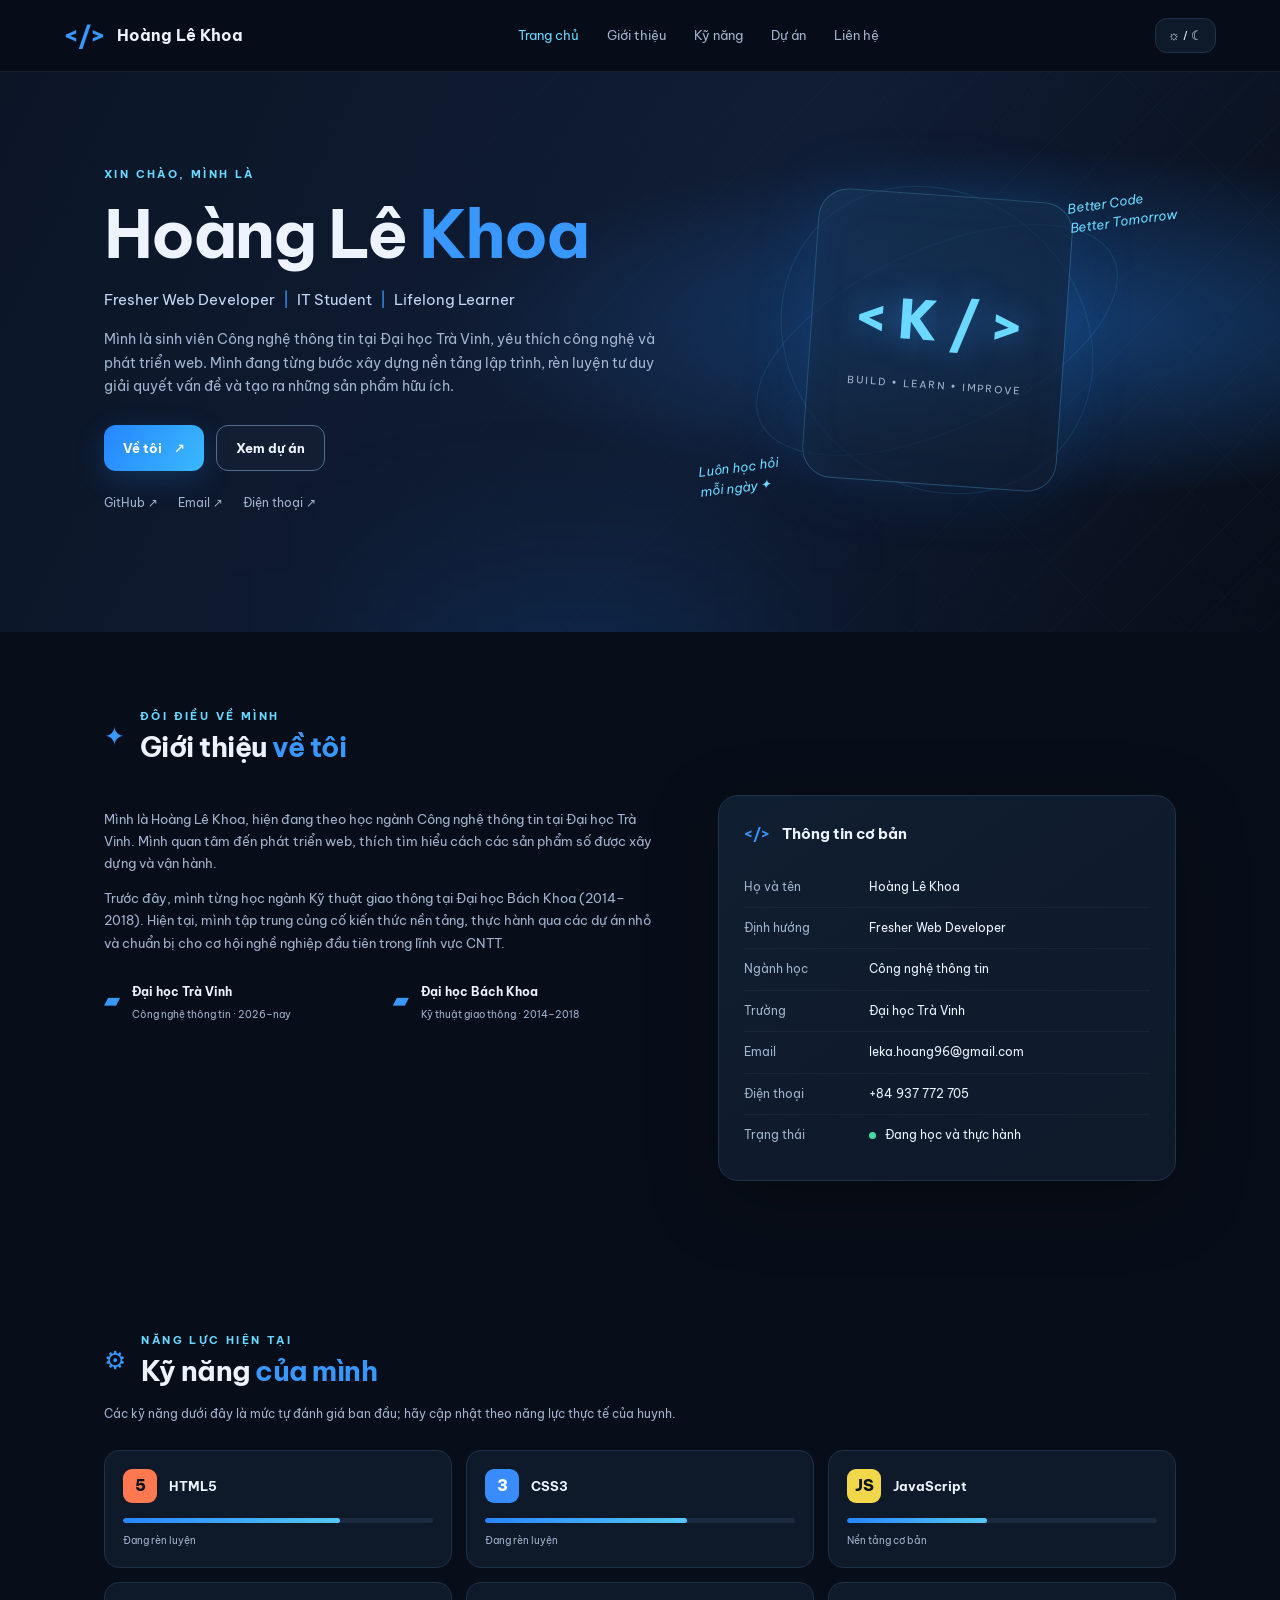
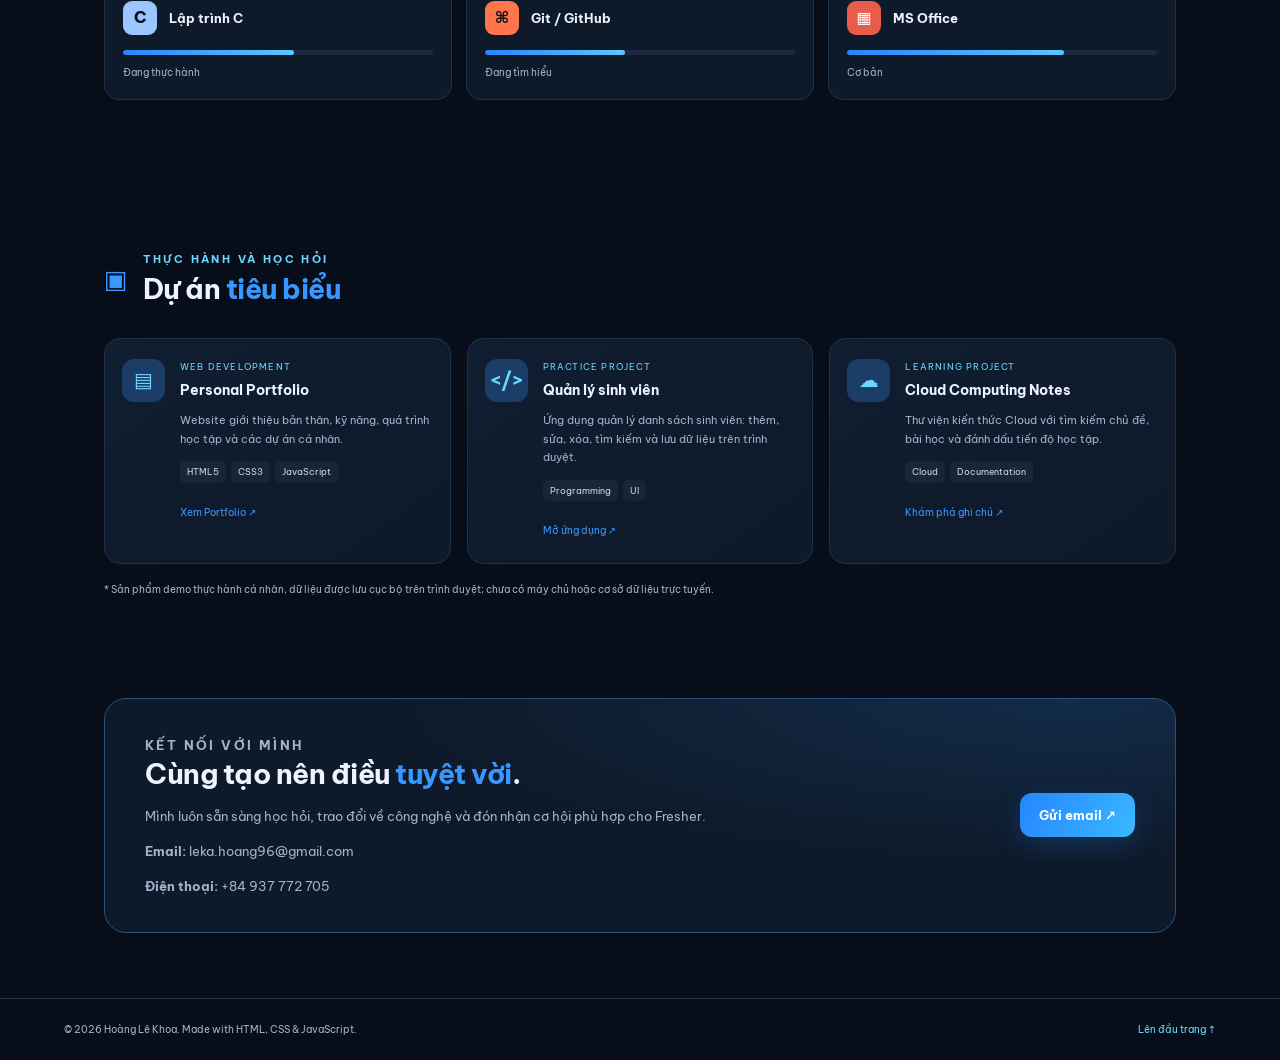
==== commit 9dc8d956: "Add files via upload" ====
--- a/index.html
+++ b/index.html
@@ -1 +1,79 @@
-<!doctype html><html lang="vi"><head><meta charset="utf-8"><meta name="viewport" content="width=device-width,initial-scale=1"><meta name="description" content="Hoàng Lê Khoa | Fresher Web Developer Portfolio"><title>Hoàng Lê Khoa | Web Developer</title><link rel="stylesheet" href="style.css?v=20261028-layout-v3"></head><body><header class="site-header"><a class="logo" href="#home">&lt;/Khoa&gt;</a><nav class="site-nav" aria-label="Điều hướng chính"><a href="#about">Giới thiệu</a><a href="#skills">Kỹ năng</a><a href="#projects">Dự án</a><a href="#contact">Liên hệ</a></nav></header><main><section id="home" class="hero"><div class="hero-content"><span class="eyebrow">XIN CHÀO, MÌNH LÀ</span><h1>Hoàng Lê <em>Khoa</em></h1><h2>Fresher Web Developer <span>•</span> IT Student</h2><p>Sinh viên Công nghệ thông tin tại Đại học Trà Vinh, đang chuyển ngành từ lĩnh vực kỹ thuật sang công nghệ phần mềm. Mình yêu thích xây dựng website, học lập trình và giải quyết vấn đề.</p><div class="actions"><a class="btn" href="#projects">Xem dự án ↗</a><a class="btn outline" href="#contact">Liên hệ</a></div></div><div class="terminal"><div class="dots">● ● ●</div><code>const developer = {<br>&nbsp;name: "Hoàng Lê Khoa",<br>&nbsp;role: "Fresher Web Developer",<br>&nbsp;motto: "Better Code, Better Tomorrow"<br>};</code></div></section><section id="about"><span class="eyebrow">VỀ MÌNH</span><h2>Giới thiệu <em>bản thân</em></h2><div class="panel"><p>Mình hiện theo học ngành Công nghệ thông tin tại Đại học Trà Vinh (2026–nay). Trước đó mình học Kỹ thuật giao thông tại Đại học Bách Khoa (2014–2018) và có kinh nghiệm làm việc kỹ thuật tự do.</p><p>Mình đang tích lũy kiến thức HTML, CSS, JavaScript, lập trình C và thực hành qua các dự án web nhỏ. Mục tiêu của mình là phát triển năng lực để ứng tuyển vị trí Fresher Web Developer.</p></div></section><section id="skills"><span class="eyebrow">HỌC TẬP & THỰC HÀNH</span><h2>Kỹ năng <em>hiện tại</em></h2><div class="cards"><article class="panel"><h3>HTML5 & CSS3</h3><p>Xây dựng cấu trúc trang, bố cục responsive và giao diện người dùng.</p></article><article class="panel"><h3>JavaScript</h3><p>Thao tác DOM, xử lý sự kiện, kiểm tra biểu mẫu và localStorage.</p></article><article class="panel"><h3>Lập trình & công cụ</h3><p>Ngôn ngữ C cơ bản, Git/GitHub, debug, kiểm thử UI và Microsoft Office.</p></article></div></section><section id="projects"><span class="eyebrow">SẢN PHẨM CÓ THỂ TRẢI NGHIỆM</span><h2>Dự án <em>tiêu biểu</em></h2><div class="cards"><article class="panel project"><div class="symbol">⌘</div><small>HTML • CSS • JAVASCRIPT</small><h3>Personal Portfolio</h3><p>Trang giới thiệu bản thân, kỹ năng, định hướng nghề nghiệp và các dự án.</p><a class="btn" href="index.html">Xem website ↗</a></article><article class="panel project"><div class="symbol">▦</div><small>CRUD • LOCALSTORAGE</small><h3>Quản lý sinh viên</h3><p>Ứng dụng thêm, sửa, xóa, tìm kiếm thông tin sinh viên và lưu trên trình duyệt.</p><a class="btn" href="student-manager.html">Mở ứng dụng ↗</a></article><article class="panel project"><div class="symbol">☁</div><small>SEARCH • LEARNING TRACKER</small><h3>Cloud Computing Notes</h3><p>Kho kiến thức điện toán đám mây với bộ lọc, tra cứu và đánh dấu tiến độ học.</p><a class="btn" href="cloud-notes.html">Xem ghi chú ↗</a></article></div><p class="muted">Các dự án là sản phẩm thực hành, vận hành ở phía trình duyệt, không có backend hay tài khoản người dùng.</p></section><section id="contact"><span class="eyebrow">KẾT NỐI</span><h2>Liên hệ <em>với mình</em></h2><div class="panel"><p>✉ <a href="mailto:leka.hoang96@gmail.com">leka.hoang96@gmail.com</a></p><p>☎ <a href="tel:+84937772705">(+84) 937 772 705</a></p><p>⌘ <a href="https://github.com/TobiOrigami/hoang-le-khoa-portfolio" target="_blank" rel="noopener">GitHub — TobiOrigami</a></p></div></section></main><footer>© <span id="year"></span> Hoàng Lê Khoa · Better Code, Better Tomorrow</footer><script>document.getElementById('year').textContent=new Date().getFullYear()</script></body></html>+<!doctype html>
+<html lang="vi">
+<head>
+  <meta charset="utf-8">
+  <meta name="viewport" content="width=device-width, initial-scale=1">
+  <meta name="description" content="Portfolio cá nhân của Hoàng Lê Khoa — Fresher Web Developer, sinh viên Công nghệ thông tin tại Đại học Trà Vinh.">
+  <title>Hoàng Lê Khoa | Portfolio</title>
+  <link rel="preconnect" href="https://fonts.googleapis.com">
+  <link rel="preconnect" href="https://fonts.gstatic.com" crossorigin>
+  <link href="https://fonts.googleapis.com/css2?family=Be+Vietnam+Pro:wght@400;500;600;700;800&display=swap" rel="stylesheet">
+  <link rel="stylesheet" href="style.css">
+  <script src="script.js" defer></script>
+</head>
+<body>
+  <header class="site-header">
+    <a class="brand" href="#home" aria-label="Về đầu trang"><span class="brand-mark">&lt;/&gt;</span><span>Hoàng Lê Khoa</span></a>
+    <button class="menu-toggle" id="menuToggle" aria-label="Mở menu" aria-expanded="false">☰</button>
+    <nav id="navMenu" class="nav-menu" aria-label="Điều hướng chính">
+      <a href="#home">Trang chủ</a><a href="#about">Giới thiệu</a><a href="#skills">Kỹ năng</a><a href="#projects">Dự án</a><a href="#contact">Liên hệ</a>
+    </nav>
+    <button class="theme-toggle" id="themeToggle" aria-label="Đổi giao diện">☼ / ☾</button>
+  </header>
+
+  <main>
+    <section class="hero" id="home">
+      <div class="hero-grid">
+        <div class="hero-copy">
+          <p class="eyebrow">XIN CHÀO, MÌNH LÀ</p>
+          <h1>Hoàng Lê <span>Khoa</span></h1>
+          <p class="hero-role">Fresher Web Developer <span>|</span> IT Student <span>|</span> Lifelong Learner</p>
+          <p class="hero-description">Mình là sinh viên Công nghệ thông tin tại Đại học Trà Vinh, yêu thích công nghệ và phát triển web. Mình đang từng bước xây dựng nền tảng lập trình, rèn luyện tư duy giải quyết vấn đề và tạo ra những sản phẩm hữu ích.</p>
+          <div class="hero-actions"><a class="button primary" href="#about">Về tôi <span>↗</span></a><a class="button secondary" href="#projects">Xem dự án</a></div>
+          <div class="social-links"><a href="https://github.com/" target="_blank" rel="noreferrer">GitHub ↗</a><a href="mailto:leka.hoang96@gmail.com">Email ↗</a><a href="tel:+84937772705">Điện thoại ↗</a></div>
+        </div>
+        <div class="hero-art" aria-label="Khu vực ảnh đại diện">
+          <div class="orbit orbit-one"></div><div class="orbit orbit-two"></div>
+          <div class="avatar-card"><div class="avatar-symbol">&lt; K / &gt;</div><p>BUILD • LEARN • IMPROVE</p></div>
+          <div class="floating-note note-top">Better Code<br>Better Tomorrow</div><div class="floating-note note-bottom">Luôn học hỏi<br>mỗi ngày ✦</div>
+        </div>
+      </div>
+      <div class="hero-glow"></div>
+    </section>
+
+    <section class="section" id="about">
+      <div class="section-heading"><span class="section-icon">✦</span><div><p class="eyebrow">ĐÔI ĐIỀU VỀ MÌNH</p><h2>Giới thiệu <span>về tôi</span></h2></div></div>
+      <div class="about-grid">
+        <div class="about-copy"><p>Mình là Hoàng Lê Khoa, hiện đang theo học ngành Công nghệ thông tin tại Đại học Trà Vinh. Mình quan tâm đến phát triển web, thích tìm hiểu cách các sản phẩm số được xây dựng và vận hành.</p><p>Trước đây, mình từng học ngành Kỹ thuật giao thông tại Đại học Bách Khoa (2014–2018). Hiện tại, mình tập trung củng cố kiến thức nền tảng, thực hành qua các dự án nhỏ và chuẩn bị cho cơ hội nghề nghiệp đầu tiên trong lĩnh vực CNTT.</p><div class="education-list"><div><span class="edu-icon">▰</span><div><strong>Đại học Trà Vinh</strong><small>Công nghệ thông tin · 2026–nay</small></div></div><div><span class="edu-icon">▰</span><div><strong>Đại học Bách Khoa</strong><small>Kỹ thuật giao thông · 2014–2018</small></div></div></div></div>
+        <aside class="info-card"><h3><span class="code-icon">&lt;/&gt;</span> Thông tin cơ bản</h3><dl><div><dt>Họ và tên</dt><dd>Hoàng Lê Khoa</dd></div><div><dt>Định hướng</dt><dd>Fresher Web Developer</dd></div><div><dt>Ngành học</dt><dd>Công nghệ thông tin</dd></div><div><dt>Trường</dt><dd>Đại học Trà Vinh</dd></div><div><dt>Email</dt><dd><a href="mailto:leka.hoang96@gmail.com">leka.hoang96@gmail.com</a></dd></div><div><dt>Điện thoại</dt><dd><a href="tel:+84937772705">+84 937 772 705</a></dd></div><div><dt>Trạng thái</dt><dd><span class="status-dot"></span> Đang học và thực hành</dd></div></dl></aside>
+      </div>
+    </section>
+
+    <section class="section" id="skills">
+      <div class="section-heading"><span class="section-icon">⚙</span><div><p class="eyebrow">NĂNG LỰC HIỆN TẠI</p><h2>Kỹ năng <span>của mình</span></h2></div></div>
+      <p class="section-intro">Các kỹ năng dưới đây là mức tự đánh giá ban đầu; hãy cập nhật theo năng lực thực tế của huynh.</p>
+      <div class="skills-grid">
+        <article class="skill-card"><div class="skill-top"><span class="skill-logo html">5</span><strong>HTML5</strong></div><div class="skill-track"><span style="width:70%"></span></div><small>Đang rèn luyện</small></article>
+        <article class="skill-card"><div class="skill-top"><span class="skill-logo css">3</span><strong>CSS3</strong></div><div class="skill-track"><span style="width:65%"></span></div><small>Đang rèn luyện</small></article>
+        <article class="skill-card"><div class="skill-top"><span class="skill-logo js">JS</span><strong>JavaScript</strong></div><div class="skill-track"><span style="width:45%"></span></div><small>Nền tảng cơ bản</small></article>
+        <article class="skill-card"><div class="skill-top"><span class="skill-logo c-lang">C</span><strong>Lập trình C</strong></div><div class="skill-track"><span style="width:55%"></span></div><small>Đang thực hành</small></article>
+        <article class="skill-card"><div class="skill-top"><span class="skill-logo git">⌘</span><strong>Git / GitHub</strong></div><div class="skill-track"><span style="width:45%"></span></div><small>Đang tìm hiểu</small></article>
+        <article class="skill-card"><div class="skill-top"><span class="skill-logo office">▦</span><strong>MS Office</strong></div><div class="skill-track"><span style="width:70%"></span></div><small>Cơ bản</small></article>
+      </div>
+    </section>
+
+    <section class="section" id="projects">
+      <div class="section-heading"><span class="section-icon">▣</span><div><p class="eyebrow">THỰC HÀNH VÀ HỌC HỎI</p><h2>Dự án <span>tiêu biểu</span></h2></div></div>
+      <div class="projects-grid">
+        <article class="project-card"><div class="project-icon">▤</div><div class="project-content"><p class="project-type">WEB DEVELOPMENT</p><h3>Personal Portfolio</h3><p>Website giới thiệu bản thân, kỹ năng, quá trình học tập và các dự án cá nhân.</p><div class="tags"><span>HTML5</span><span>CSS3</span><span>JavaScript</span></div><a href="index.html" class="project-link">Xem Portfolio ↗</a></div></article>
+        <article class="project-card"><div class="project-icon">&lt;/&gt;</div><div class="project-content"><p class="project-type">PRACTICE PROJECT</p><h3>Quản lý sinh viên</h3><p>Ứng dụng quản lý danh sách sinh viên: thêm, sửa, xóa, tìm kiếm và lưu dữ liệu trên trình duyệt.</p><div class="tags"><span>Programming</span><span>UI</span></div><a href="student-manager.html" class="project-link">Mở ứng dụng ↗</a></div></article>
+        <article class="project-card"><div class="project-icon">☁</div><div class="project-content"><p class="project-type">LEARNING PROJECT</p><h3>Cloud Computing Notes</h3><p>Thư viện kiến thức Cloud với tìm kiếm chủ đề, bài học và đánh dấu tiến độ học tập.</p><div class="tags"><span>Cloud</span><span>Documentation</span></div><a href="cloud-notes.html" class="project-link">Khám phá ghi chú ↗</a></div></article>
+      </div>
+      <p class="project-disclaimer">* Sản phẩm demo thực hành cá nhân, dữ liệu được lưu cục bộ trên trình duyệt; chưa có máy chủ hoặc cơ sở dữ liệu trực tuyến.</p>
+    </section>
+
+    <section class="contact-section" id="contact"><div><p class="eyebrow">KẾT NỐI VỚI MÌNH</p><h2>Cùng tạo nên điều <span>tuyệt vời</span>.</h2><p>Mình luôn sẵn sàng học hỏi, trao đổi về công nghệ và đón nhận cơ hội phù hợp cho Fresher.</p><div class="contact-details"><p><strong>Email:</strong> <a href="mailto:leka.hoang96@gmail.com">leka.hoang96@gmail.com</a></p><p><strong>Điện thoại:</strong> <a href="tel:+84937772705">+84 937 772 705</a></p></div></div><a class="button primary" href="mailto:leka.hoang96@gmail.com">Gửi email ↗</a></section>
+  </main>
+  <footer><span>© <span id="year"></span> Hoàng Lê Khoa. Made with HTML, CSS & JavaScript.</span><a href="#home">Lên đầu trang ↑</a></footer>
+</body>
+</html>
--- a/style.css
+++ b/style.css
@@ -1,6 +1,3 @@
-:root{font-family:system-ui,-apple-system,Segoe UI,sans-serif;color:#e9efff;background:#0a1020;scroll-behavior:smooth}*{box-sizing:border-box}body{margin:0}a{color:inherit}header{display:flex;align-items:center;justify-content:space-between;padding:18px max(5%,calc((100vw - 1100px)/2));border-bottom:1px solid #293552;position:sticky;top:0;background:#0a1020ef;backdrop-filter:blur(12px);z-index:3}.logo{font-weight:800;font-size:1.4rem;color:#8ad5ff;text-decoration:none}nav{display:flex;gap:24px}nav a{text-decoration:none;color:#b8c5dd}nav a:hover,a:hover{color:#8ad5ff}main{max-width:1100px;margin:auto;padding:0 24px}section{padding:90px 0;scroll-margin-top:70px}h1{font-size:clamp(2.5rem,6vw,5rem);margin:16px 0}h2{font-size:clamp(1.8rem,4vw,2.6rem)}h3{font-size:1.25rem}em{font-style:normal;color:#66c9ff}.hero{min-height:680px;position:relative;padding-top:125px}.hero>p{max-width:640px;font-size:1.12rem;line-height:1.8;color:#b8c5dd}.hero h2{font-size:1.35rem;color:#c8d4ea}.hero h2 span{color:#66c9ff}.eyebrow{color:#60d9d0;font-size:.78rem;letter-spacing:.22em;font-weight:800}.actions{display:flex;gap:14px;margin:30px 0}.btn{display:inline-block;text-decoration:none;background:linear-gradient(120deg,#398feb,#54d4d0);color:#061022;border:0;border-radius:12px;padding:13px 20px;font-weight:800;cursor:pointer}.btn:hover{color:#061022;filter:brightness(1.14)}.btn.outline{background:#202c45;color:#e9efff}.terminal{max-width:475px;padding:16px 24px;background:#121d34;border:1px solid #344763;border-radius:16px;line-height:1.85;box-shadow:0 15px 60px #0006}.terminal code{color:#9cdcb4}.dots{color:#ffbc70;padding-bottom:12px}.cards{display:grid;grid-template-columns:repeat(3,minmax(0,1fr));gap:18px}.panel{padding:28px;background:#121d34;border:1px solid #2d3d57;border-radius:18px;color:#b8c5dd;line-height:1.75}.panel h3{color:#f0f6ff}.symbol{font-size:2.4rem;color:#6ee6ce}.project{display:flex;flex-direction:column;align-items:flex-start}.project .btn{margin-top:auto}.project p{flex:1}.project small{color:#6ee6ce;font-weight:700}.muted{color:#8da0be;font-size:.88rem}footer{text-align:center;padding:32px;border-top:1px solid #293552;color:#90a2bd}.app{max-width:1000px;margin:50px auto;padding:0 20px}.app h1{font-size:2.4rem}.toolbar{display:flex;flex-wrap:wrap;gap:10px;margin:18px 0}.field,input,select{font:inherit;color:#e9efff;background:#172440;border:1px solid #465773;border-radius:10px;padding:12px;min-width:0}.toolbar input{flex:1}table{border-collapse:collapse;width:100%;text-align:left}td,th{padding:13px;border-bottom:1px solid #36455f}th{color:#7fd4f0}.tablewrap{overflow-x:auto}button{cursor:pointer}.smallbtn{background:#203c5a;color:#ccefff;border:1px solid #536d8d;border-radius:8px;padding:8px;margin:3px}.danger{color:#ff9d9d}.lesson{margin:14px 0}.lesson summary{font-weight:700;cursor:pointer;color:#bcecff}.lesson p{margin-top:12px}.stat{color:#6ee6ce;font-weight:700}@media(max-width:720px){header{padding:16px;align-items:flex-start;gap:15px}nav{flex-wrap:wrap;gap:10px;font-size:.82rem}.cards{grid-template-columns:1fr}.hero{padding-top:85px;min-height:600px}section{padding:60px 0}.toolbar{flex-direction:column}.toolbar input,.toolbar button{width:100%}}
-/* Layout and navigation repair — desktop, tablet and mobile */
-.site-header{width:100%;max-width:none;display:flex;justify-content:space-between;align-items:center;gap:28px;padding:18px max(24px,calc((100vw - 1100px)/2));min-height:78px}.site-header .logo{flex:none;white-space:nowrap}.site-nav{display:flex!important;visibility:visible!important;opacity:1!important;align-items:center;justify-content:flex-end;gap:clamp(12px,2.2vw,28px);flex-wrap:wrap;min-width:0}.site-nav a{display:inline-block;white-space:nowrap;font-size:1rem;font-weight:600}.hero{display:grid;grid-template-columns:minmax(0,1.3fr) minmax(290px,.85fr);align-items:center;column-gap:clamp(24px,4vw,60px);min-height:570px;padding-top:64px;padding-bottom:70px}.hero-content{min-width:0}.hero h1{font-size:clamp(2.6rem,5vw,4.4rem);line-height:1.12}.hero>p{max-width:none}.hero-content>p{max-width:630px;font-size:1.08rem;line-height:1.8;color:#b8c5dd}.terminal{width:100%;max-width:none;min-width:0;overflow-x:auto}.terminal code{font-size:clamp(.7rem,1vw,.86rem);white-space:nowrap}.hero-content .actions{flex-wrap:wrap}@media(max-width:920px){.hero{grid-template-columns:1fr;gap:34px;padding-top:70px;min-height:auto}.terminal{max-width:650px}.site-header{padding:16px 24px}.site-nav{gap:12px}.site-nav a{font-size:.9rem}}@media(max-width:560px){.site-header{align-items:center;flex-direction:column;gap:12px;padding:14px 12px}.site-nav{justify-content:center;gap:10px 16px;width:100%}.site-nav a{font-size:.85rem}.hero{padding-top:52px}.hero h1{font-size:clamp(2.4rem,10vw,3.4rem)}.hero-content>p{font-size:1rem}.terminal{padding:15px}.actions{gap:10px}section{scroll-margin-top:125px}}
-
-/* Wide desktop refinement */
-@media(min-width:1100px){main{max-width:1320px;padding-left:36px;padding-right:36px}.hero{grid-template-columns:minmax(0,1.12fr) minmax(400px,.88fr);gap:72px;min-height:calc(100vh - 78px);padding-top:48px;padding-bottom:72px}.hero h1{font-size:clamp(3.5rem,4.8vw,5.4rem)}.hero-content>p{font-size:1.14rem}.terminal{max-width:100%;padding:25px 30px}.terminal code{font-size:.94rem}.site-header{padding-left:max(36px,calc((100vw - 1248px)/2));padding-right:max(36px,calc((100vw - 1248px)/2))}}
+:root{--bg:#080e19;--surface:#0e1929;--surface2:#101e31;--text:#edf4ff;--muted:#a2b3ce;--line:#20314a;--blue:#3998ff;--cyan:#6bd8ff;--shadow:0 20px 70px #0005}*{box-sizing:border-box}html{scroll-behavior:smooth;scroll-padding-top:90px}body{margin:0;background:var(--bg);color:var(--text);font-family:'Be Vietnam Pro',system-ui,sans-serif;line-height:1.7}a{color:inherit;text-decoration:none}.site-header{height:72px;display:flex;align-items:center;justify-content:space-between;padding:0 max(5vw,24px);position:sticky;top:0;z-index:20;background:#080e19eF;border-bottom:1px solid #ffffff12;backdrop-filter:blur(16px)}.brand{display:flex;gap:12px;align-items:center;font-weight:700;white-space:nowrap}.brand-mark{color:var(--blue);font-size:24px;font-weight:800}.nav-menu{display:flex;gap:28px;color:var(--muted);font-size:13px}.nav-menu a:hover,.nav-menu a.active{color:var(--cyan)}.theme-toggle,.menu-toggle{border:1px solid var(--line);background:var(--surface);color:var(--text);padding:9px 12px;border-radius:12px;cursor:pointer}.menu-toggle{display:none}.hero{position:relative;overflow:hidden;min-height:560px;background:radial-gradient(ellipse at 80% 45%,#143d70 0,transparent 40%),linear-gradient(115deg,#0b1526,#101d35 55%,#080e19)}.hero:before{content:"";position:absolute;inset:0;background-image:linear-gradient(135deg,transparent 49.8%,#5bbcff0a 50%,transparent 50.2%),linear-gradient(45deg,transparent 49.8%,#5bbcff08 50%,transparent 50.2%);background-size:70px 70px;mask-image:linear-gradient(90deg,transparent,black)}.hero-grid{max-width:1120px;margin:auto;padding:85px 24px 70px;display:grid;grid-template-columns:1.08fr .92fr;align-items:center;gap:35px;position:relative;z-index:1}.eyebrow{letter-spacing:2.4px;color:var(--cyan);font-size:11px;font-weight:700;margin:0 0 12px}.hero h1{font-size:clamp(42px,5.2vw,68px);line-height:1.13;letter-spacing:-2px;margin:0 0 16px}.hero h1 span,.section h2 span,.contact-section h2 span{color:var(--blue)}.hero-role{font-size:15px;color:#c4d7f5}.hero-role span{color:var(--blue);padding:0 5px}.hero-description{max-width:560px;color:var(--muted);font-size:14px}.hero-actions{display:flex;gap:12px;margin:26px 0 22px}.button{display:inline-flex;align-items:center;gap:12px;padding:11px 19px;border-radius:12px;font-size:13px;font-weight:700;transition:transform .2s,box-shadow .2s}.button:hover{transform:translateY(-2px)}.primary{background:linear-gradient(120deg,#2685ff,#39b9ff);color:#fff;box-shadow:0 8px 28px #258dff35}.secondary{border:1px solid #526d91;background:#ffffff05}.social-links{display:flex;gap:20px;color:var(--muted);font-size:12px}.social-links a:hover{color:var(--cyan)}.hero-art{height:365px;display:grid;place-items:center;position:relative}.avatar-card{width:255px;height:290px;border:1px solid #62c7ff45;border-radius:30px;background:linear-gradient(145deg,#17365a99,#101b2cbb);box-shadow:0 0 70px #168aff20,inset 0 0 45px #3d8dff0b;display:flex;flex-direction:column;align-items:center;justify-content:center;transform:rotate(4deg);position:relative;z-index:2}.avatar-symbol{font-size:54px;font-weight:800;color:var(--cyan);text-shadow:0 0 30px #3c9bff88}.avatar-card p{font-size:10px;letter-spacing:2px;color:var(--muted)}.orbit{position:absolute;border:1px solid #4abaff24;border-radius:50%;transform:rotate(-25deg)}.orbit-one{width:390px;height:180px}.orbit-two{width:330px;height:290px;transform:rotate(42deg)}.floating-note{position:absolute;color:var(--cyan);font-size:13px;font-style:italic;line-height:1.5;z-index:3}.note-top{right:0;top:35px;transform:rotate(-8deg)}.note-bottom{left:0;bottom:25px;transform:rotate(-7deg)}.hero-glow{position:absolute;width:380px;height:240px;background:#087cff1a;filter:blur(80px);bottom:-180px;left:30%}.section{max-width:1120px;margin:auto;padding:75px 24px}.section-heading{display:flex;align-items:center;gap:15px;margin-bottom:30px}.section-icon{font-size:25px;color:var(--blue)}.section-heading .eyebrow{margin-bottom:3px}.section h2,.contact-section h2{font-size:28px;line-height:1.3;margin:0;letter-spacing:-.5px}.about-grid{display:grid;grid-template-columns:1.1fr .9fr;gap:55px}.about-copy p,.contact-section p{font-size:13px;color:var(--muted)}.education-list{display:grid;grid-template-columns:1fr 1fr;gap:18px;margin-top:28px}.education-list>div{display:flex;gap:12px;align-items:flex-start}.edu-icon{color:var(--blue);font-size:21px}.education-list strong,.education-list small{display:block}.education-list strong{font-size:12px}.education-list small{color:var(--muted);font-size:10px;margin-top:4px}.info-card{padding:25px;border:1px solid var(--line);border-radius:20px;background:linear-gradient(145deg,var(--surface2),var(--surface));box-shadow:var(--shadow)}.info-card h3{font-size:15px;margin:0 0 20px}.code-icon{color:var(--blue);margin-right:9px}.info-card dl{margin:0}.info-card dl div{display:grid;grid-template-columns:115px 1fr;gap:10px;padding:10px 0;border-bottom:1px solid #ffffff0a;font-size:12px}.info-card dl div:last-child{border:0}.info-card dt{color:var(--muted)}.info-card dd{margin:0}.status-dot{display:inline-block;width:7px;height:7px;border-radius:50%;background:#43dba2;margin-right:6px}.section-intro{font-size:12px;color:var(--muted);margin-top:-15px;margin-bottom:25px}.skills-grid{display:grid;grid-template-columns:repeat(3,1fr);gap:14px}.skill-card{background:var(--surface);border:1px solid var(--line);padding:18px;border-radius:15px}.skill-top{display:flex;align-items:center;gap:12px;margin-bottom:15px}.skill-top strong{font-size:13px}.skill-logo{width:34px;height:34px;display:grid;place-items:center;border-radius:9px;font-weight:800;color:#08101b;background:#ff784f}.css{background:#398cff;color:white}.js{background:#f3d74b}.c-lang{background:#9bc6ff}.git{background:#ff754c}.office{background:#e85c4b;color:white}.skill-track{height:5px;background:#1b2a40;border-radius:20px;overflow:hidden}.skill-track span{display:block;height:100%;background:linear-gradient(90deg,#2786ff,#56c8ff);border-radius:20px}.skill-card small{display:block;color:var(--muted);font-size:10px;margin-top:9px}.projects-grid{display:grid;grid-template-columns:repeat(3,1fr);gap:16px}.project-card{display:flex;gap:15px;padding:20px 17px;border:1px solid var(--line);background:linear-gradient(145deg,var(--surface2),var(--surface));border-radius:16px;transition:transform .2s,border-color .2s}.project-card:hover{transform:translateY(-4px);border-color:#368ce966}.project-icon{flex:0 0 43px;height:43px;display:grid;place-items:center;border-radius:12px;background:#1c3d68;color:var(--cyan);font-size:20px;font-weight:700}.project-type{font-size:9px;letter-spacing:1.2px;color:var(--cyan);margin:0 0 5px}.project-card h3{font-size:14px;margin:0 0 8px}.project-card p:not(.project-type){font-size:11px;color:var(--muted);margin:0 0 13px}.tags{display:flex;gap:5px;flex-wrap:wrap;margin-bottom:14px}.tags span{font-size:9px;padding:3px 7px;border-radius:5px;background:#ffffff0b;color:#c7d8f1}.project-link{font-size:10px;color:var(--blue)}.project-disclaimer{font-size:10px;color:var(--muted);margin-top:17px}.contact-section{max-width:1072px;margin:15px auto 65px;padding:35px 40px;border:1px solid #2b527c;border-radius:22px;background:radial-gradient(ellipse at 90% 0,#17477766,transparent 50%),var(--surface);display:flex;align-items:center;justify-content:space-between;gap:30px}.contact-section p{max-width:600px;margin-bottom:0}footer{border-top:1px solid var(--line);padding:22px max(5vw,24px);display:flex;justify-content:space-between;gap:20px;color:var(--muted);font-size:10px}footer a{color:var(--cyan)}body.light{--bg:#f4f7fc;--surface:#fff;--surface2:#edf3fb;--text:#14243a;--muted:#5d6f88;--line:#d7e1ee;--shadow:0 15px 40px #1d477018}body.light .site-header{background:#f4f7f0ed}body.light .hero{background:radial-gradient(ellipse at 80% 45%,#b9ddff,transparent 40%),linear-gradient(115deg,#eaf3ff,#dbeaff 55%,#f4f7fc)}body.light .hero:before{opacity:.2}body.light .avatar-card{background:linear-gradient(145deg,#d8eaffcc,#f8fbffcc)}body.light .hero-description,body.light .hero-role{color:#405775}body.light .secondary{border-color:#b8cbe2}body.light .skill-track{background:#d9e4f2}body.light .tags span{background:#dfeaf7;color:#344d6c}body.light .contact-section{background:radial-gradient(ellipse at 90% 0,#c7e5ff,transparent 50%),var(--surface)}
+@media(max-width:800px){.nav-menu{gap:14px}.hero-grid{grid-template-columns:1fr;padding-top:65px}.hero-art{height:300px;grid-row:1}.hero-copy{grid-row:2}.hero{min-height:unset}.note-top{right:8%}.note-bottom{left:8%}.about-grid{gap:25px}.projects-grid{grid-template-columns:1fr}.project-card{min-height:150px}.contact-section{margin-left:24px;margin-right:24px}}
+@media(max-width:600px){.site-header{height:64px;padding:0 18px}.brand{font-size:13px}.menu-toggle{display:block;margin-left:auto;margin-right:10px}.nav-menu{display:none;position:absolute;top:63px;left:0;right:0;padding:15px 22px;background:var(--surface);border-bottom:1px solid var(--line);flex-direction:column;gap:12px}.nav-menu.open{display:flex}.theme-toggle{font-size:11px}.hero-grid{padding:38px 22px 55px;gap:10px}.hero-art{height:250px}.avatar-card{width:190px;height:210px}.avatar-symbol{font-size:42px}.orbit-one{width:290px;height:140px}.orbit-two{width:240px;height:220px}.floating-note{font-size:10px}.note-top{top:15px}.note-bottom{bottom:10px}.hero h1{font-size:43px}.hero-description{font-size:13px}.section{padding:52px 22px}.section h2,.contact-section h2{font-size:24px}.about-grid{grid-template-columns:1fr}.education-list{grid-template-columns:1fr}.skills-grid{grid-template-columns:repeat(2,1fr);gap:10px}.skill-card{padding:13px}.skill-top{gap:8px}.skill-top strong{font-size:11px}.info-card{padding:20px}.contact-section{margin:0 18px 40px;padding:25px;align-items:flex-start;flex-direction:column}.contact-section .button{align-self:flex-start}footer{padding:18px;flex-direction:column;gap:8px}}
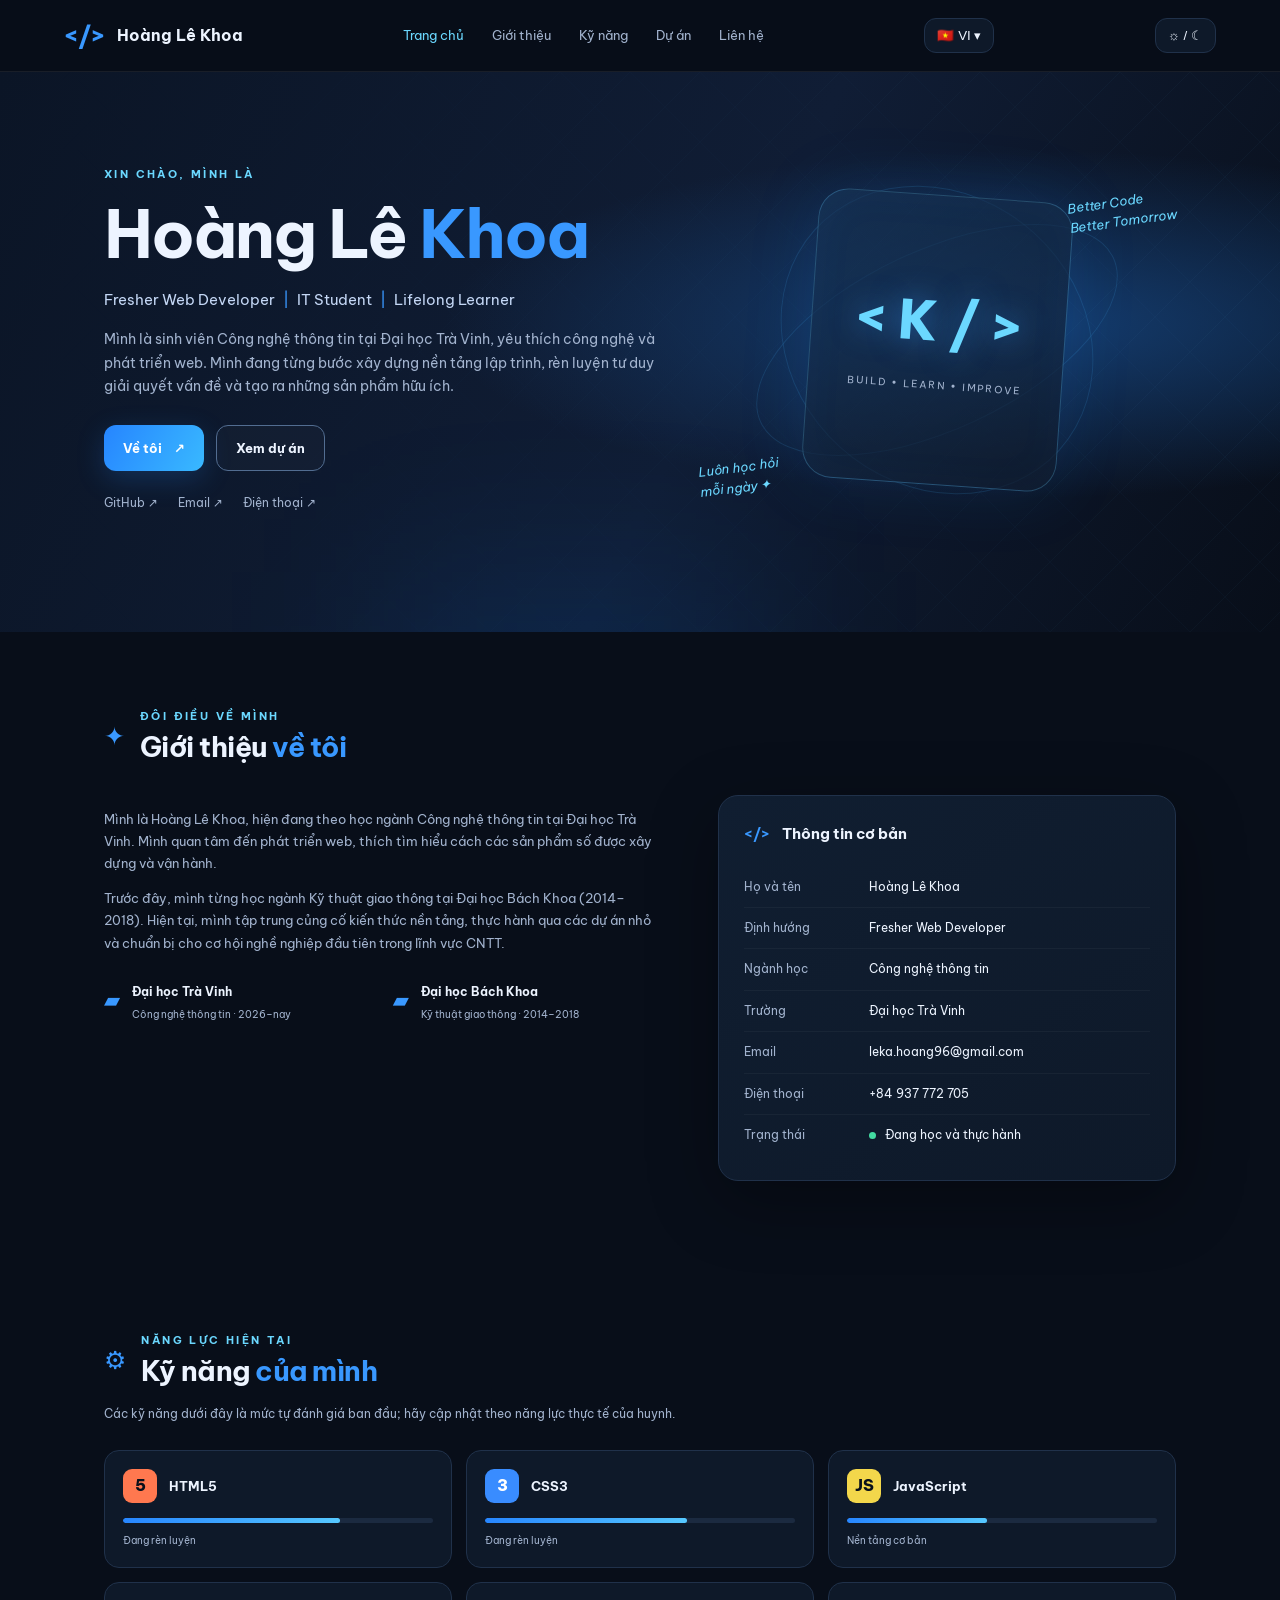
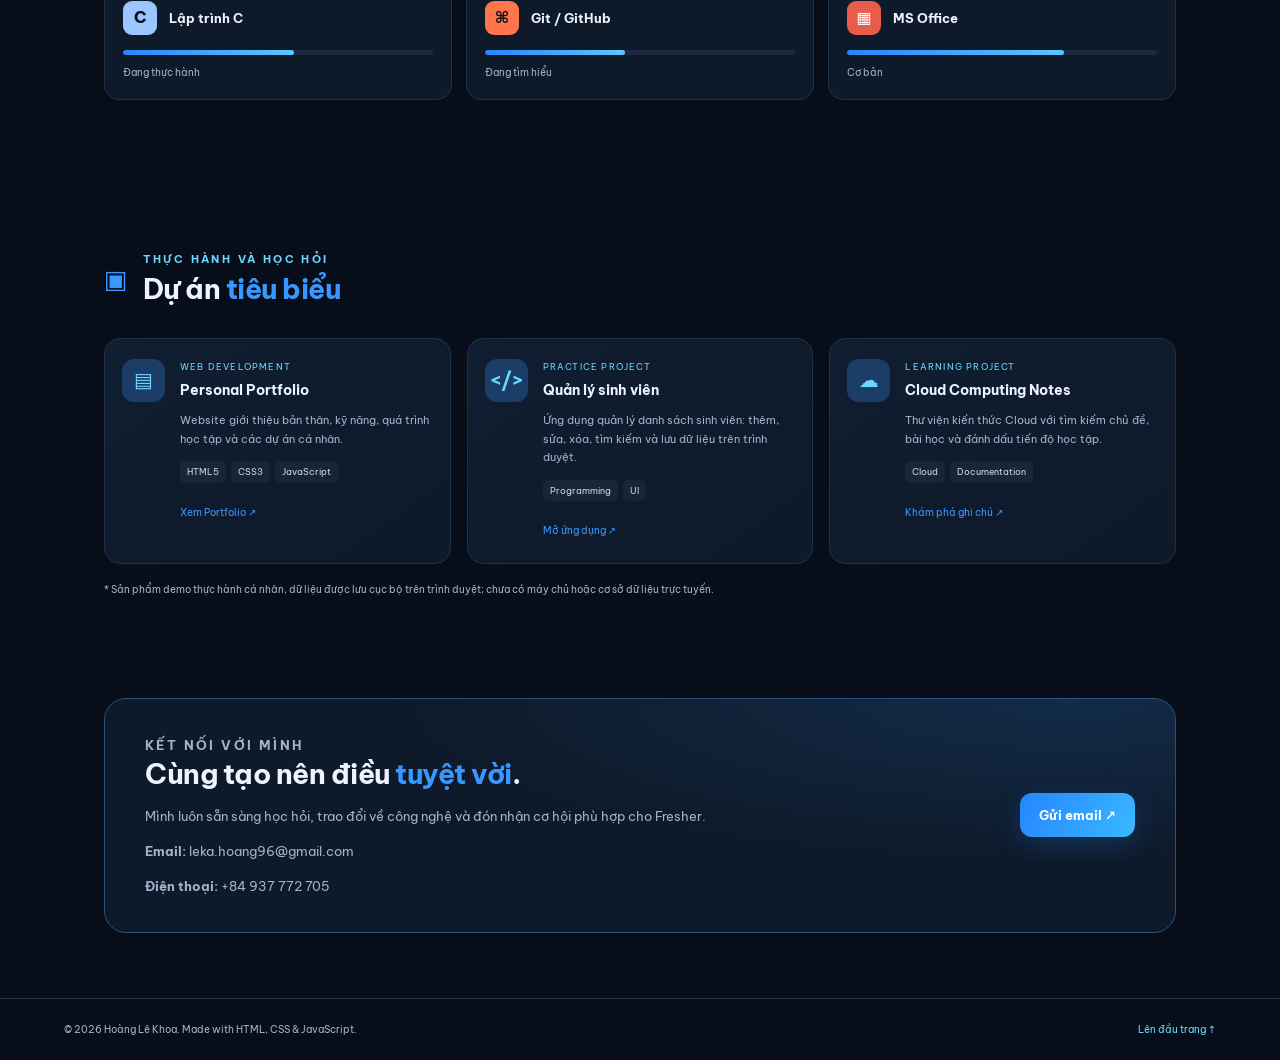
==== commit b465b971: "Add Vietnamese English language toggle to portfolio header" ====
--- a/index.html
+++ b/index.html
@@ -10,6 +10,7 @@
   <link href="https://fonts.googleapis.com/css2?family=Be+Vietnam+Pro:wght@400;500;600;700;800&display=swap" rel="stylesheet">
   <link rel="stylesheet" href="style.css">
   <script src="script.js" defer></script>
+  <script src="language.js" defer></script>
 </head>
 <body>
   <header class="site-header">
@@ -18,6 +19,7 @@
     <nav id="navMenu" class="nav-menu" aria-label="Điều hướng chính">
       <a href="#home">Trang chủ</a><a href="#about">Giới thiệu</a><a href="#skills">Kỹ năng</a><a href="#projects">Dự án</a><a href="#contact">Liên hệ</a>
     </nav>
+    <button class="theme-toggle" id="languageToggle" type="button" aria-label="Chuyển sang tiếng Anh" title="English">🇻🇳 VI ▾</button>
     <button class="theme-toggle" id="themeToggle" aria-label="Đổi giao diện">☼ / ☾</button>
   </header>
 
@@ -30,7 +32,7 @@
           <p class="hero-role">Fresher Web Developer <span>|</span> IT Student <span>|</span> Lifelong Learner</p>
           <p class="hero-description">Mình là sinh viên Công nghệ thông tin tại Đại học Trà Vinh, yêu thích công nghệ và phát triển web. Mình đang từng bước xây dựng nền tảng lập trình, rèn luyện tư duy giải quyết vấn đề và tạo ra những sản phẩm hữu ích.</p>
           <div class="hero-actions"><a class="button primary" href="#about">Về tôi <span>↗</span></a><a class="button secondary" href="#projects">Xem dự án</a></div>
-          <div class="social-links"><a href="https://github.com/" target="_blank" rel="noreferrer">GitHub ↗</a><a href="mailto:leka.hoang96@gmail.com">Email ↗</a><a href="tel:+84937772705">Điện thoại ↗</a></div>
+          <div class="social-links"><a href="https://github.com/TobiOrigami" target="_blank" rel="noopener noreferrer">GitHub ↗</a><a href="mailto:leka.hoang96@gmail.com">Email ↗</a><a href="tel:+84937772705">Điện thoại ↗</a></div>
         </div>
         <div class="hero-art" aria-label="Khu vực ảnh đại diện">
           <div class="orbit orbit-one"></div><div class="orbit orbit-two"></div>
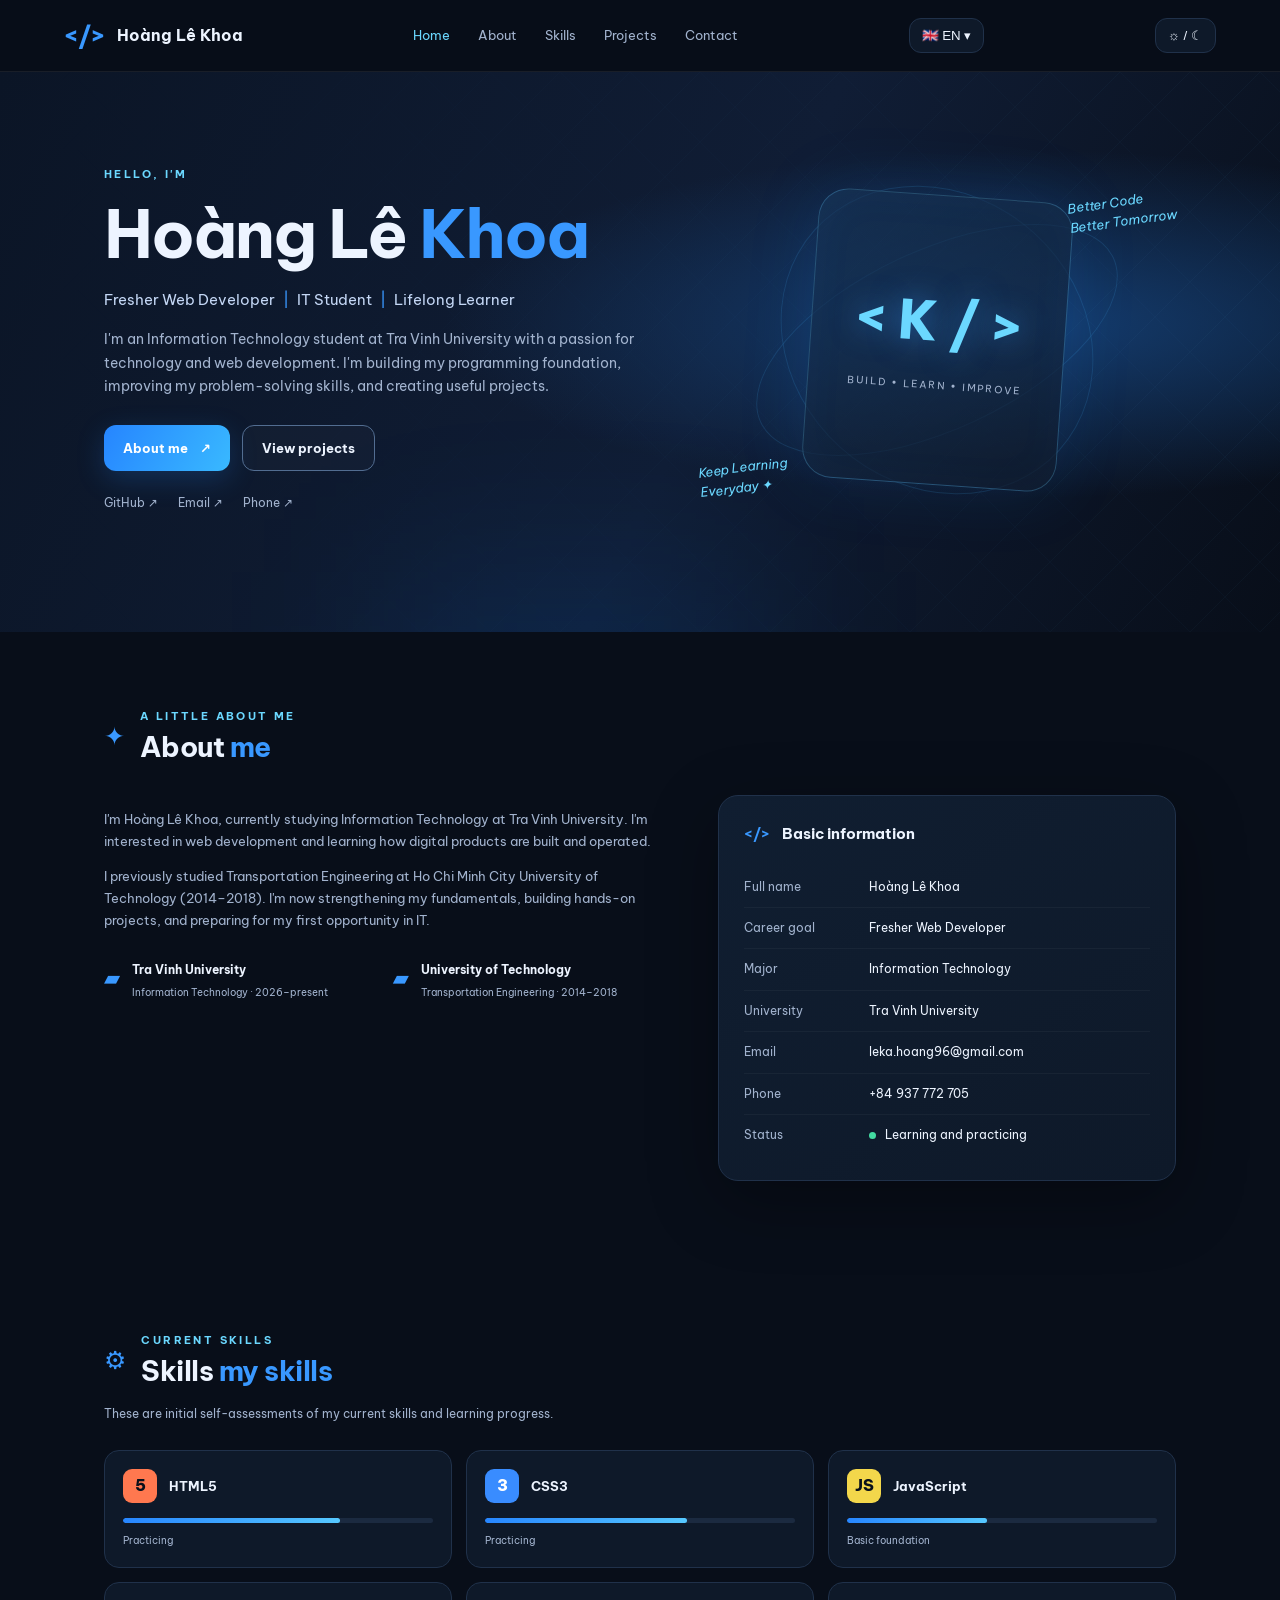
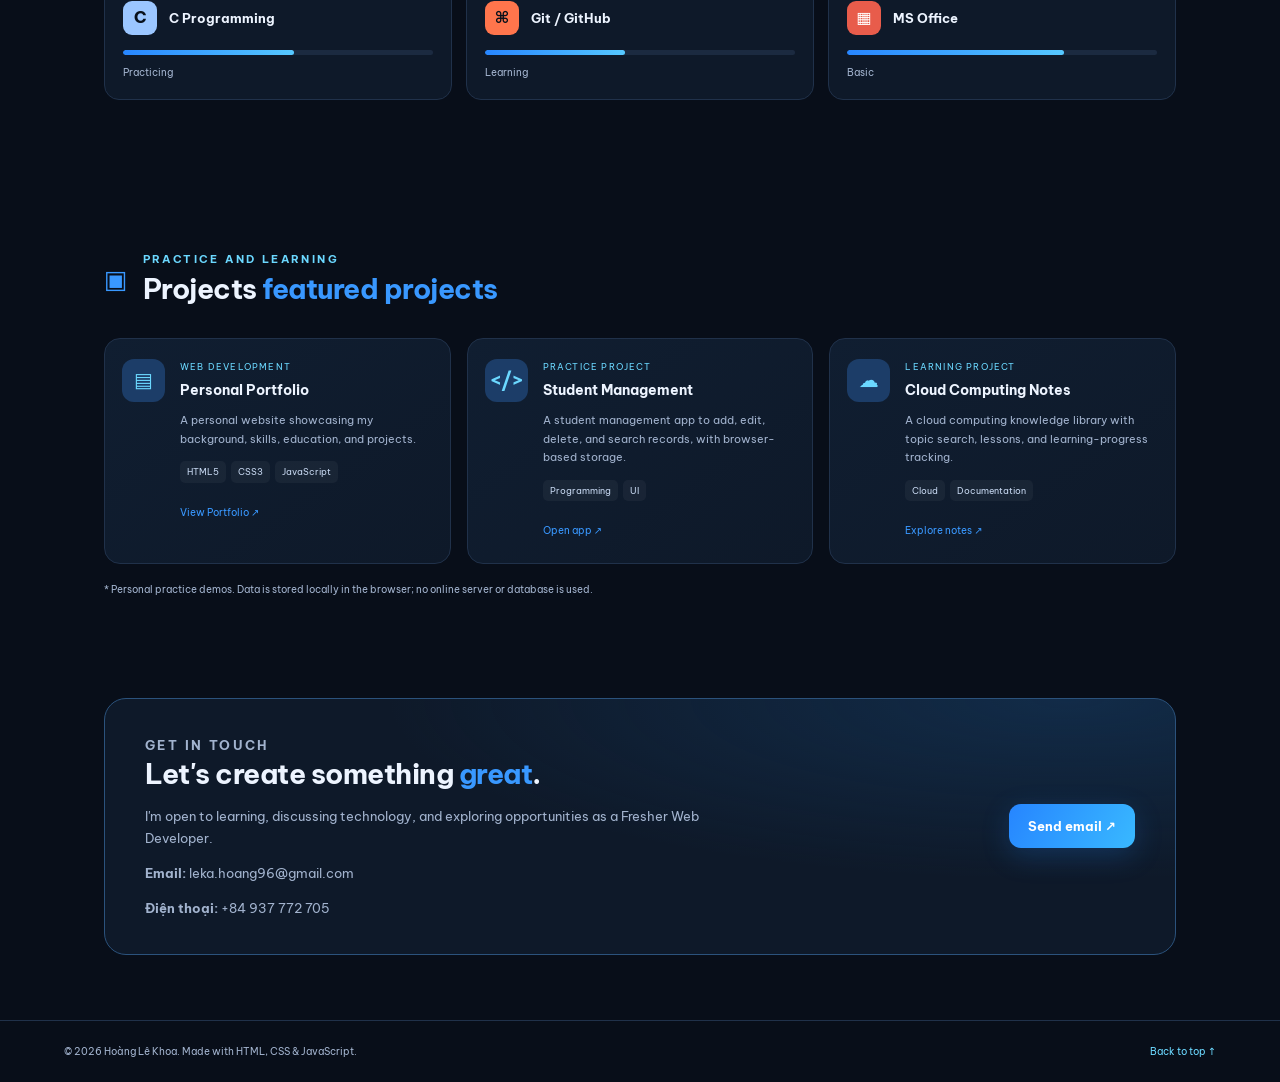
==== commit 23e880cd: "Keep 'Keep Learning Everyday' in English for both language modes" ====
--- a/index.html
+++ b/index.html
@@ -37,7 +37,7 @@
         <div class="hero-art" aria-label="Khu vực ảnh đại diện">
           <div class="orbit orbit-one"></div><div class="orbit orbit-two"></div>
           <div class="avatar-card"><div class="avatar-symbol">&lt; K / &gt;</div><p>BUILD • LEARN • IMPROVE</p></div>
-          <div class="floating-note note-top">Better Code<br>Better Tomorrow</div><div class="floating-note note-bottom">Luôn học hỏi<br>mỗi ngày ✦</div>
+          <div class="floating-note note-top">Better Code<br>Better Tomorrow</div><div class="floating-note note-bottom">Keep Learning<br>Everyday ✦</div>
         </div>
       </div>
       <div class="hero-glow"></div>
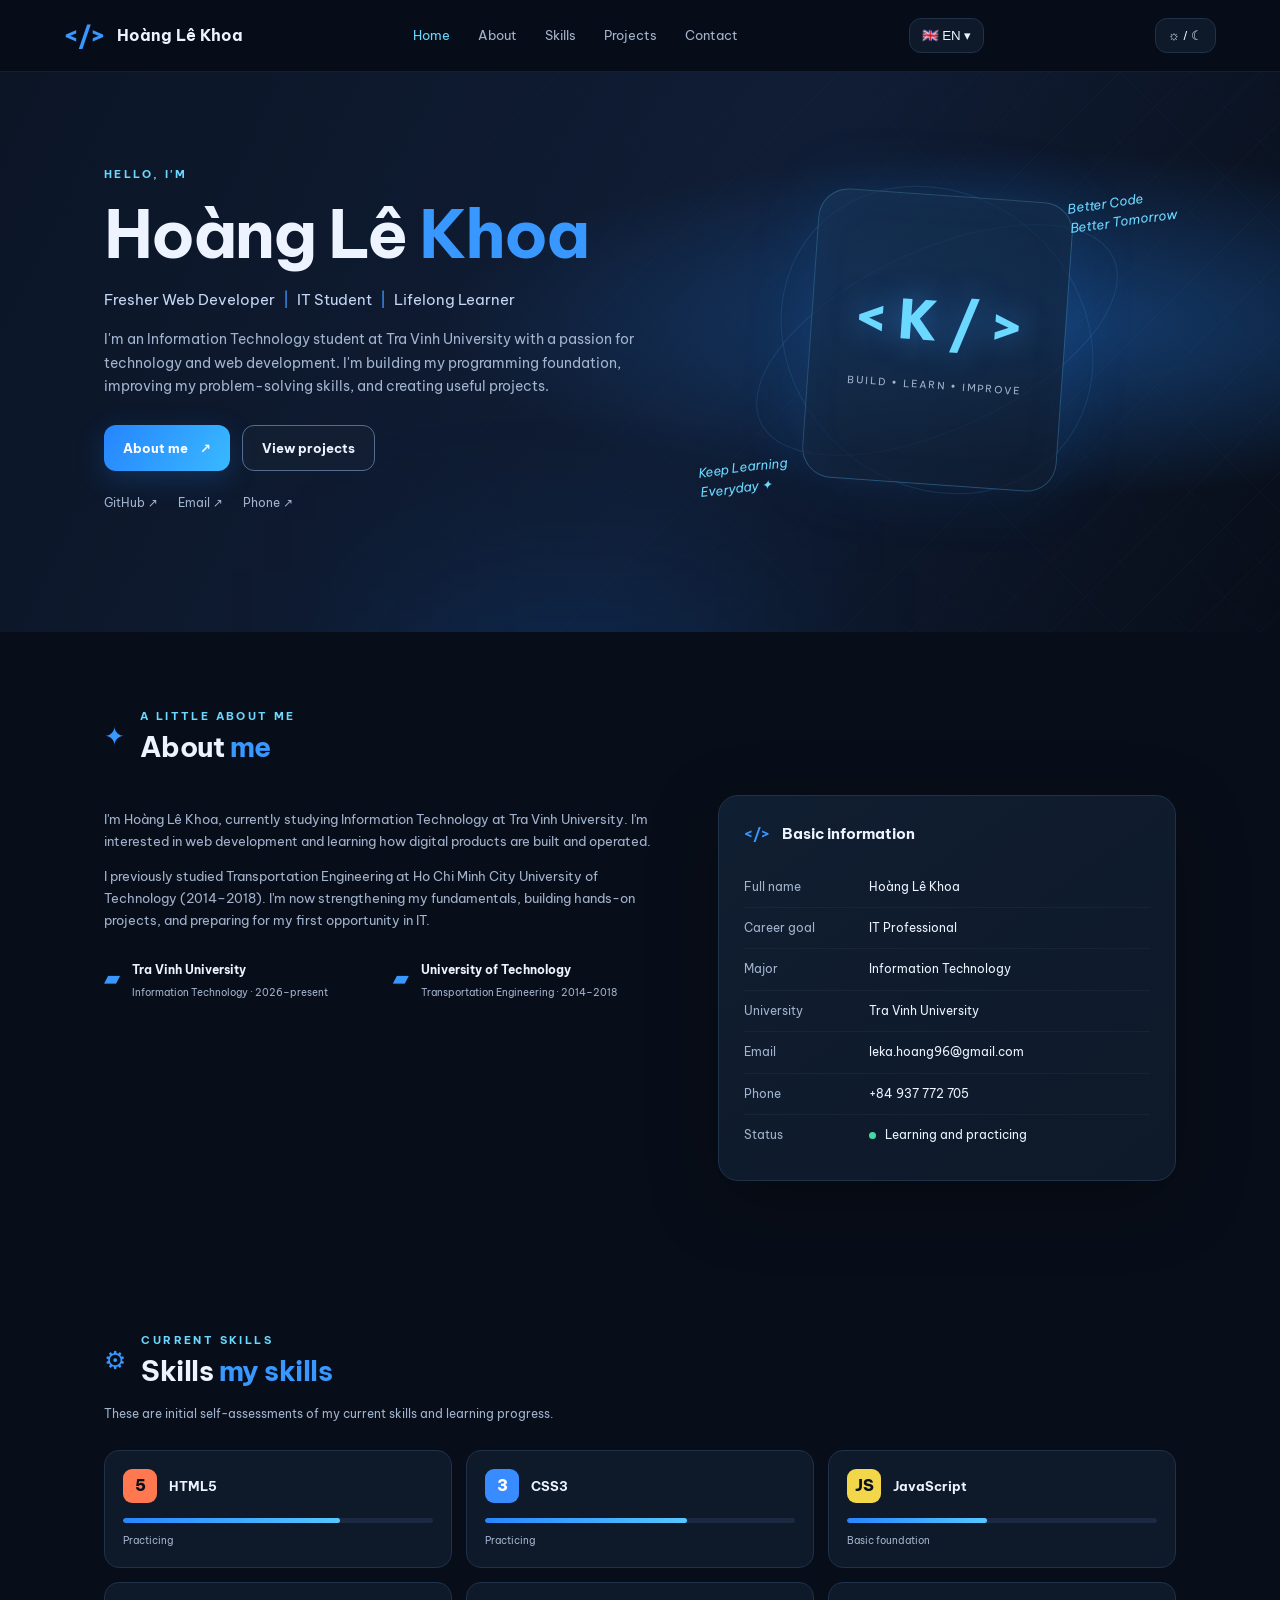
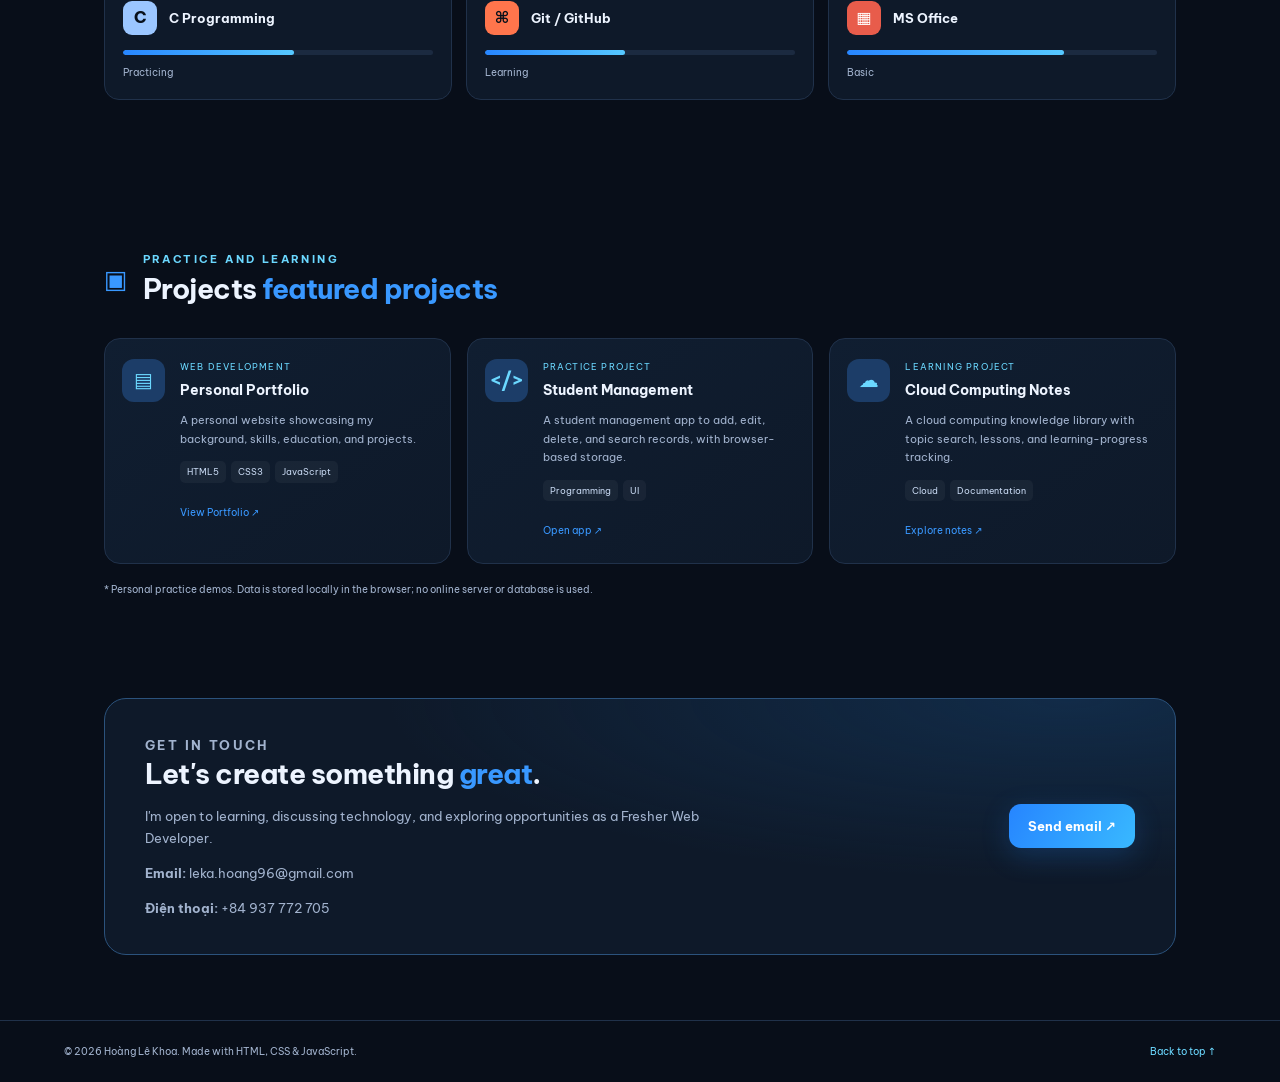
==== commit 11f685cd: "Update career goal to IT Professional" ====
--- a/index.html
+++ b/index.html
@@ -47,7 +47,7 @@
       <div class="section-heading"><span class="section-icon">✦</span><div><p class="eyebrow">ĐÔI ĐIỀU VỀ MÌNH</p><h2>Giới thiệu <span>về tôi</span></h2></div></div>
       <div class="about-grid">
         <div class="about-copy"><p>Mình là Hoàng Lê Khoa, hiện đang theo học ngành Công nghệ thông tin tại Đại học Trà Vinh. Mình quan tâm đến phát triển web, thích tìm hiểu cách các sản phẩm số được xây dựng và vận hành.</p><p>Trước đây, mình từng học ngành Kỹ thuật giao thông tại Đại học Bách Khoa (2014–2018). Hiện tại, mình tập trung củng cố kiến thức nền tảng, thực hành qua các dự án nhỏ và chuẩn bị cho cơ hội nghề nghiệp đầu tiên trong lĩnh vực CNTT.</p><div class="education-list"><div><span class="edu-icon">▰</span><div><strong>Đại học Trà Vinh</strong><small>Công nghệ thông tin · 2026–nay</small></div></div><div><span class="edu-icon">▰</span><div><strong>Đại học Bách Khoa</strong><small>Kỹ thuật giao thông · 2014–2018</small></div></div></div></div>
-        <aside class="info-card"><h3><span class="code-icon">&lt;/&gt;</span> Thông tin cơ bản</h3><dl><div><dt>Họ và tên</dt><dd>Hoàng Lê Khoa</dd></div><div><dt>Định hướng</dt><dd>Fresher Web Developer</dd></div><div><dt>Ngành học</dt><dd>Công nghệ thông tin</dd></div><div><dt>Trường</dt><dd>Đại học Trà Vinh</dd></div><div><dt>Email</dt><dd><a href="mailto:leka.hoang96@gmail.com">leka.hoang96@gmail.com</a></dd></div><div><dt>Điện thoại</dt><dd><a href="tel:+84937772705">+84 937 772 705</a></dd></div><div><dt>Trạng thái</dt><dd><span class="status-dot"></span> Đang học và thực hành</dd></div></dl></aside>
+        <aside class="info-card"><h3><span class="code-icon">&lt;/&gt;</span> Thông tin cơ bản</h3><dl><div><dt>Họ và tên</dt><dd>Hoàng Lê Khoa</dd></div><div><dt>Định hướng</dt><dd>IT Professional</dd></div><div><dt>Ngành học</dt><dd>Công nghệ thông tin</dd></div><div><dt>Trường</dt><dd>Đại học Trà Vinh</dd></div><div><dt>Email</dt><dd><a href="mailto:leka.hoang96@gmail.com">leka.hoang96@gmail.com</a></dd></div><div><dt>Điện thoại</dt><dd><a href="tel:+84937772705">+84 937 772 705</a></dd></div><div><dt>Trạng thái</dt><dd><span class="status-dot"></span> Đang học và thực hành</dd></div></dl></aside>
       </div>
     </section>
 
